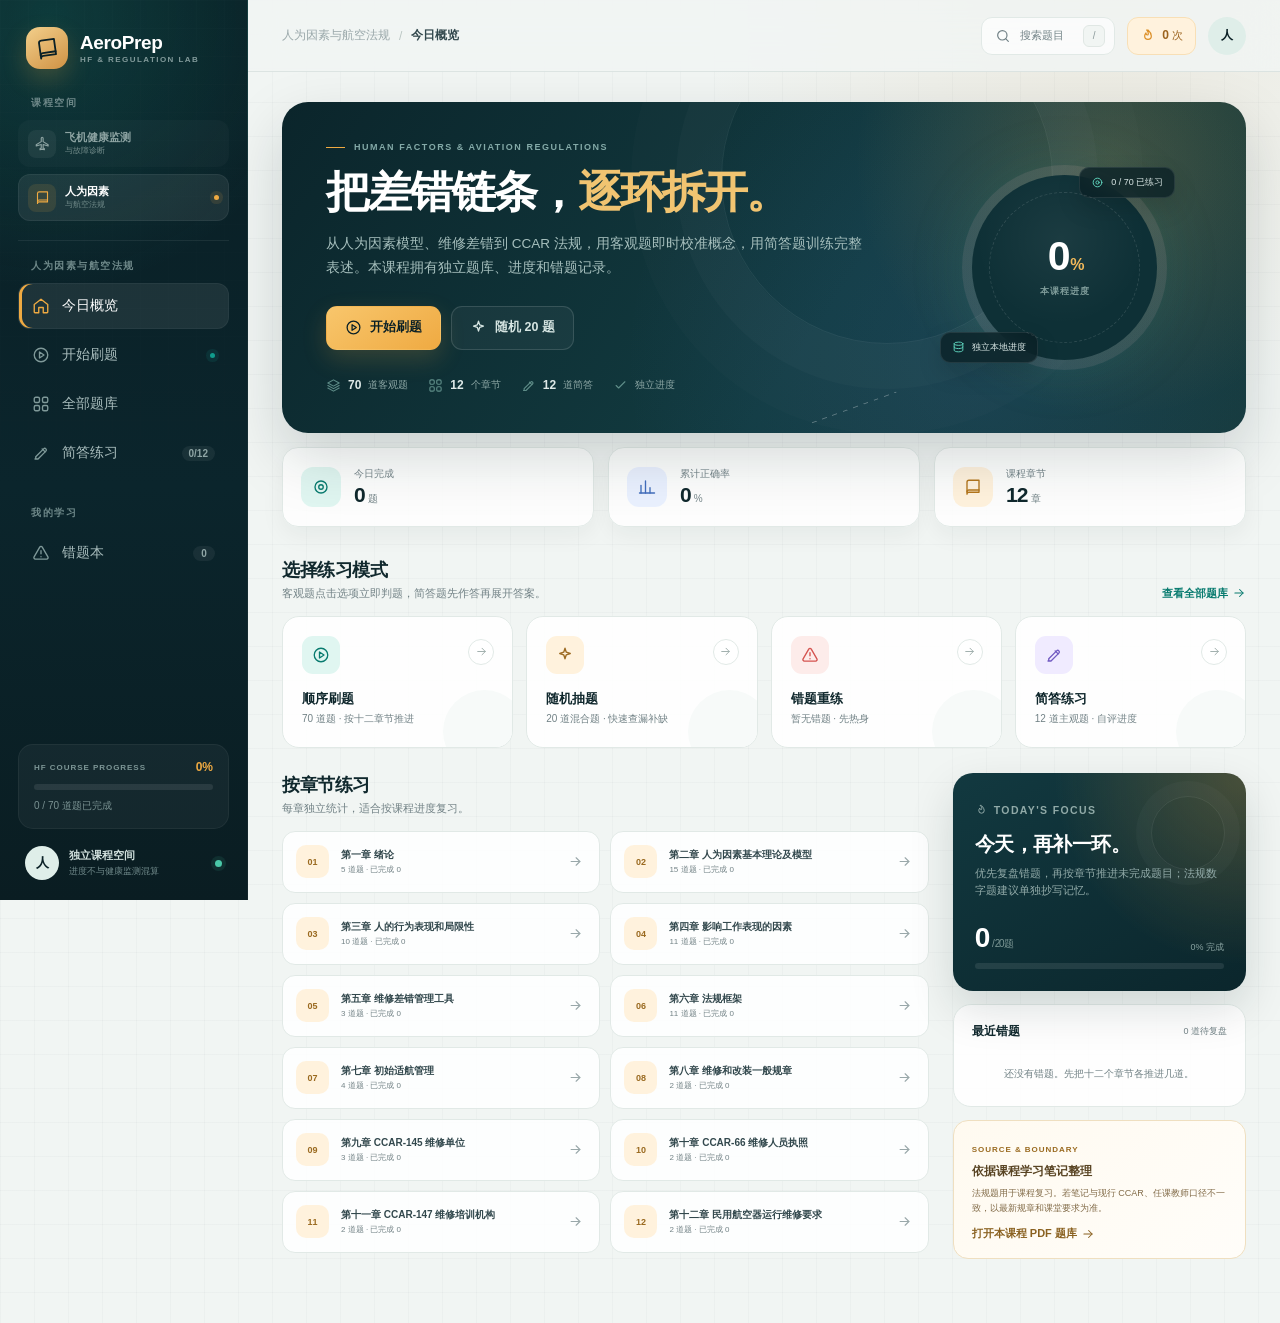
==== human-factors.html @ c2ae9499 "feat: add short answers and human factors course" ====
<!DOCTYPE html>
<html lang="zh-CN">
<head>
  <meta charset="UTF-8">
  <meta name="viewport" content="width=device-width, initial-scale=1.0">
  <meta name="theme-color" content="#0b2026">
  <meta name="description" content="人为因素与航空法规课程刷题网页">
  <title>AeroPrep · 人为因素与航空法规题库</title>
  <link rel="icon" href="favicon.svg" type="image/svg+xml">
  <link rel="stylesheet" href="styles.css">
  <link rel="stylesheet" href="human-factors.css">
</head>
<body class="hf-body">
  <svg class="svg-defs" aria-hidden="true">
    <symbol id="icon-plane" viewBox="0 0 24 24">
      <path d="M21 16v-2l-8-5V3.5a1.5 1.5 0 0 0-3 0V9l-8 5v2l8-2.5V19l-2 1.5V22l3.5-1 3.5 1v-1.5L13 19v-5.5L21 16Z"/>
    </symbol>
    <symbol id="icon-home" viewBox="0 0 24 24">
      <path d="m3 10 9-7 9 7v10a1 1 0 0 1-1 1h-5v-7H9v7H4a1 1 0 0 1-1-1V10Z"/>
    </symbol>
    <symbol id="icon-play" viewBox="0 0 24 24">
      <circle cx="12" cy="12" r="9"/>
      <path d="m10 8 6 4-6 4V8Z"/>
    </symbol>
    <symbol id="icon-grid" viewBox="0 0 24 24">
      <rect x="3" y="3" width="7" height="7" rx="2"/>
      <rect x="14" y="3" width="7" height="7" rx="2"/>
      <rect x="3" y="14" width="7" height="7" rx="2"/>
      <rect x="14" y="14" width="7" height="7" rx="2"/>
    </symbol>
    <symbol id="icon-edit" viewBox="0 0 24 24">
      <path d="M4 20h4l10.5-10.5a2.1 2.1 0 0 0-3-3L5 17v3Z"/>
      <path d="m13.5 6.5 4 4"/>
    </symbol>
    <symbol id="icon-clock" viewBox="0 0 24 24"><circle cx="12" cy="12" r="9"/><path d="M12 7v5l3 2"/></symbol>
    <symbol id="icon-menu" viewBox="0 0 24 24"><path d="M4 7h16"/><path d="M4 12h16"/><path d="M4 17h16"/></symbol>
    <symbol id="icon-alert" viewBox="0 0 24 24">
      <path d="M10.3 4.2 2.8 17.1a2 2 0 0 0 1.7 3h15a2 2 0 0 0 1.7-3L13.7 4.2a2 2 0 0 0-3.4 0Z"/>
      <path d="M12 9v4"/><path d="M12 17h.01"/>
    </symbol>
    <symbol id="icon-book" viewBox="0 0 24 24">
      <path d="M4 5.5A2.5 2.5 0 0 1 6.5 3H20v16H6.5A2.5 2.5 0 0 0 4 21.5v-16Z"/>
      <path d="M4 18.5A2.5 2.5 0 0 1 6.5 16H20"/>
    </symbol>
    <symbol id="icon-check" viewBox="0 0 24 24"><path d="m5 12 4 4L19 6"/></symbol>
    <symbol id="icon-x" viewBox="0 0 24 24"><path d="m6 6 12 12"/><path d="M18 6 6 18"/></symbol>
    <symbol id="icon-left" viewBox="0 0 24 24"><path d="m15 18-6-6 6-6"/></symbol>
    <symbol id="icon-right" viewBox="0 0 24 24"><path d="m9 18 6-6-6-6"/></symbol>
    <symbol id="icon-arrow" viewBox="0 0 24 24"><path d="M5 12h14"/><path d="m13 6 6 6-6 6"/></symbol>
    <symbol id="icon-search" viewBox="0 0 24 24"><circle cx="11" cy="11" r="7"/><path d="m20 20-4-4"/></symbol>
    <symbol id="icon-flame" viewBox="0 0 24 24"><path d="M12 3s5 4.4 5 9a5 5 0 0 1-10 0c0-2 1-3.4 2-4.5 0 2 1 3 2 3 1 0 1.5-.9 1.5-2 0-2.2-.5-3.8-2.5-5.5Z"/></symbol>
    <symbol id="icon-chart" viewBox="0 0 24 24"><path d="M4 20V10"/><path d="M10 20V4"/><path d="M16 20v-7"/><path d="M22 20H2"/></symbol>
    <symbol id="icon-target" viewBox="0 0 24 24"><circle cx="12" cy="12" r="8"/><circle cx="12" cy="12" r="3"/></symbol>
    <symbol id="icon-database" viewBox="0 0 24 24"><ellipse cx="12" cy="5" rx="8" ry="3"/><path d="M4 5v6c0 1.7 3.6 3 8 3s8-1.3 8-3V5"/><path d="M4 11v6c0 1.7 3.6 3 8 3s8-1.3 8-3v-6"/></symbol>
    <symbol id="icon-layers" viewBox="0 0 24 24"><path d="m12 3 9 5-9 5-9-5 9-5Z"/><path d="m3 12 9 5 9-5"/><path d="m3 16 9 5 9-5"/></symbol>
    <symbol id="icon-spark" viewBox="0 0 24 24"><path d="m12 3 1.7 5.3L19 10l-5.3 1.7L12 17l-1.7-5.3L5 10l5.3-1.7L12 3Z"/></symbol>
  </svg>

  <div class="app-shell">
    <aside class="sidebar" id="hf-sidebar">
      <a class="brand" href="#/home" aria-label="返回课程首页">
        <span class="brand-mark"><svg><use href="#icon-book"></use></svg></span>
        <span class="brand-copy">
          <strong>AeroPrep</strong>
          <small>HF & REGULATION LAB</small>
        </span>
      </a>

      <div class="course-switcher">
        <p class="nav-label">课程空间</p>
        <a class="course-pill" href="index.html">
          <span class="course-pill-icon"><svg><use href="#icon-plane"></use></svg></span>
          <span class="course-pill-copy"><strong>飞机健康监测</strong><small>与故障诊断</small></span>
          <span class="course-pill-mark"></span>
        </a>
        <a class="course-pill is-active" href="human-factors.html">
          <span class="course-pill-icon"><svg><use href="#icon-book"></use></svg></span>
          <span class="course-pill-copy"><strong>人为因素</strong><small>与航空法规</small></span>
          <span class="course-pill-mark"></span>
        </a>
      </div>

      <nav class="side-nav" aria-label="人为因素课程导航">
        <p class="nav-label">人为因素与航空法规</p>
        <a class="nav-item" href="#/home" data-hf-nav="home"><svg><use href="#icon-home"></use></svg><span>今日概览</span></a>
        <a class="nav-item" href="#/practice" data-hf-nav="practice"><svg><use href="#icon-play"></use></svg><span>开始刷题</span><span class="nav-dot"></span></a>
        <a class="nav-item" href="#/bank" data-hf-nav="bank"><svg><use href="#icon-grid"></use></svg><span>全部题库</span></a>
        <a class="nav-item" href="#/short" data-hf-nav="short"><svg><use href="#icon-edit"></use></svg><span>简答练习</span><span class="nav-count" id="hf-nav-short-count">0/12</span></a>
        <p class="nav-label nav-label-spaced">我的学习</p>
        <a class="nav-item" href="#/wrong" data-hf-nav="wrong"><svg><use href="#icon-alert"></use></svg><span>错题本</span><span class="nav-count" id="hf-nav-wrong-count">0</span></a>
      </nav>

      <div class="sidebar-bottom">
        <div class="sidebar-progress-card">
          <div class="sidebar-progress-head">
            <span class="mini-label">HF COURSE PROGRESS</span>
            <strong id="hf-sidebar-percent">0%</strong>
          </div>
          <div class="progress-track progress-track-dark"><span id="hf-sidebar-progress-fill" style="width:0%"></span></div>
          <p><span id="hf-sidebar-solved">0</span> / <span id="hf-sidebar-total">70</span> 道题已完成</p>
        </div>
        <div class="profile-row">
          <span class="profile-avatar">人</span>
          <span class="profile-copy"><strong>独立课程空间</strong><small>进度不与健康监测混算</small></span>
          <span class="status-dot" title="本地进度已保存"></span>
        </div>
      </div>
    </aside>

    <div class="main-shell">
      <header class="topbar">
        <div class="topbar-left">
          <button class="icon-button menu-button" id="hf-menu-button" type="button" aria-label="打开导航"><svg><use href="#icon-menu"></use></svg></button>
          <div class="breadcrumb">
            <span>人为因素与航空法规</span>
            <span class="breadcrumb-sep">/</span>
            <strong id="hf-page-label">今日概览</strong>
          </div>
        </div>
        <div class="topbar-actions">
          <button class="search-trigger" id="hf-search-trigger" type="button">
            <svg><use href="#icon-search"></use></svg><span>搜索题目</span><kbd>/</kbd>
          </button>
          <div class="streak-pill" title="本课程累计作答">
            <svg><use href="#icon-flame"></use></svg>
            <span><strong id="hf-total-answered">0</strong> 次</span>
          </div>
          <span class="top-avatar">人</span>
        </div>
      </header>
      <main id="hf-app" class="app-main" tabindex="-1"></main>
    </div>
  </div>

  <nav class="mobile-nav" aria-label="移动端导航">
    <a href="#/home" data-hf-nav="home"><svg><use href="#icon-home"></use></svg><span>概览</span></a>
    <a href="#/practice" data-hf-nav="practice"><svg><use href="#icon-play"></use></svg><span>刷题</span></a>
    <a href="#/bank" data-hf-nav="bank"><svg><use href="#icon-grid"></use></svg><span>题库</span></a>
    <a href="#/short" data-hf-nav="short"><svg><use href="#icon-edit"></use></svg><span>简答</span></a>
    <a href="#/wrong" data-hf-nav="wrong"><svg><use href="#icon-alert"></use></svg><span>错题</span></a>
  </nav>

  <div class="sidebar-scrim" id="hf-sidebar-scrim"></div>
  <div class="toast" id="hf-toast" role="status" aria-live="polite"></div>
  <script src="human-factors-questions.js"></script>
  <script src="human-factors.js"></script>
</body>
</html>
---- styles.css ----
:root {
  --bg: #f1f5f3;
  --surface: #ffffff;
  --surface-soft: #f7faf9;
  --ink: #10282d;
  --ink-soft: #32484d;
  --muted: #728286;
  --muted-2: #9aa8aa;
  --line: #e1e9e6;
  --line-strong: #cfdbd7;
  --navy: #0a2026;
  --navy-2: #10333a;
  --teal: #109c8c;
  --teal-dark: #087b6f;
  --teal-soft: #e0f6f1;
  --amber: #efaa42;
  --amber-dark: #ba7419;
  --amber-soft: #fff2dd;
  --blue: #487cd6;
  --blue-soft: #eaf1ff;
  --red: #d55450;
  --red-soft: #fdecea;
  --green: #16846f;
  --green-soft: #e6f6f0;
  --shadow-sm: 0 8px 24px rgba(16, 40, 45, 0.055);
  --shadow-md: 0 20px 55px rgba(16, 40, 45, 0.09);
  --radius-sm: 12px;
  --radius-md: 18px;
  --radius-lg: 26px;
  --sidebar-w: 248px;
  --font: "Segoe UI", "PingFang SC", "Microsoft YaHei", "Noto Sans SC", sans-serif;
}

* {
  box-sizing: border-box;
}

html {
  scroll-behavior: smooth;
}

body {
  margin: 0;
  min-width: 320px;
  min-height: 100vh;
  color: var(--ink);
  background:
    radial-gradient(circle at 88% 0%, rgba(16, 156, 140, 0.075), transparent 24rem),
    linear-gradient(rgba(16, 40, 45, 0.024) 1px, transparent 1px),
    linear-gradient(90deg, rgba(16, 40, 45, 0.024) 1px, transparent 1px),
    var(--bg);
  background-size: auto, 34px 34px, 34px 34px, auto;
  font-family: var(--font);
  -webkit-font-smoothing: antialiased;
}

button,
input {
  font: inherit;
}

button {
  color: inherit;
}

a {
  color: inherit;
  text-decoration: none;
}

p,
h1,
h2,
h3,
h4 {
  margin: 0;
}

ul {
  margin: 0;
  padding: 0;
}

svg {
  width: 20px;
  height: 20px;
  fill: none;
  stroke: currentColor;
  stroke-width: 1.8;
  stroke-linecap: round;
  stroke-linejoin: round;
}

.svg-defs {
  position: absolute;
  width: 0;
  height: 0;
  overflow: hidden;
}

::selection {
  color: #fff;
  background: var(--teal);
}

:focus-visible {
  outline: 3px solid rgba(16, 156, 140, 0.28);
  outline-offset: 2px;
}

.app-shell {
  min-height: 100vh;
}

.sidebar {
  position: fixed;
  inset: 0 auto 0 0;
  z-index: 50;
  display: flex;
  flex-direction: column;
  width: var(--sidebar-w);
  padding: 27px 18px 20px;
  color: #cfdddc;
  background:
    radial-gradient(circle at 20% 2%, rgba(36, 188, 165, 0.18), transparent 17rem),
    linear-gradient(180deg, #091e24 0%, #0b252c 54%, #0a1d22 100%);
  border-right: 1px solid rgba(255, 255, 255, 0.04);
}

.sidebar::after {
  position: absolute;
  inset: 0;
  z-index: -1;
  content: "";
  pointer-events: none;
  opacity: 0.28;
  background-image:
    linear-gradient(rgba(255, 255, 255, 0.035) 1px, transparent 1px),
    linear-gradient(90deg, rgba(255, 255, 255, 0.035) 1px, transparent 1px);
  background-size: 28px 28px;
  mask-image: linear-gradient(to bottom, #000, transparent 80%);
}

.brand {
  display: flex;
  align-items: center;
  gap: 12px;
  padding: 0 8px;
}

.brand-mark {
  display: grid;
  width: 42px;
  height: 42px;
  color: var(--navy);
  background: linear-gradient(145deg, #f8c467, var(--amber));
  border-radius: 14px;
  place-items: center;
  box-shadow: 0 10px 24px rgba(239, 170, 66, 0.22);
}

.brand-mark svg {
  width: 23px;
  height: 23px;
  stroke-width: 1.9;
  transform: rotate(-8deg);
}

.brand-copy {
  display: flex;
  flex-direction: column;
  gap: 1px;
}

.brand-copy strong {
  color: #fff;
  font-size: 19px;
  font-weight: 700;
  letter-spacing: -0.02em;
}

.brand-copy small {
  color: #839b9b;
  font-size: 8px;
  font-weight: 700;
  letter-spacing: 0.18em;
}

.course-switcher {
  display: flex;
  flex-direction: column;
  gap: 7px;
  margin-top: 27px;
  padding-bottom: 19px;
  border-bottom: 1px solid rgba(255, 255, 255, 0.07);
}

.course-switcher .nav-label {
  padding-bottom: 3px;
}

.course-pill {
  display: flex;
  align-items: center;
  gap: 9px;
  min-height: 47px;
  padding: 7px 9px;
  color: #8ea4a3;
  background: rgba(255, 255, 255, 0.025);
  border: 1px solid transparent;
  border-radius: 12px;
  transition: 160ms ease;
}

.course-pill:hover {
  color: #dce9e6;
  background: rgba(255, 255, 255, 0.05);
}

.course-pill.is-active {
  color: #fff;
  background: rgba(255, 255, 255, 0.075);
  border-color: rgba(255, 255, 255, 0.055);
}

.course-pill-icon {
  display: grid;
  width: 28px;
  height: 28px;
  flex: 0 0 28px;
  color: #8ea4a3;
  background: rgba(255, 255, 255, 0.06);
  border-radius: 8px;
  place-items: center;
}

.course-pill.is-active .course-pill-icon {
  color: var(--amber);
  background: rgba(239, 170, 66, 0.12);
}

.course-pill-icon svg {
  width: 15px;
  height: 15px;
}

.course-pill-copy {
  display: flex;
  min-width: 0;
  flex-direction: column;
  gap: 1px;
}

.course-pill-copy strong {
  color: inherit;
  font-size: 11px;
  font-weight: 650;
  line-height: 1.25;
}

.course-pill-copy small {
  color: #718a89;
  font-size: 8px;
  line-height: 1.3;
}

.course-pill-mark {
  width: 5px;
  height: 5px;
  margin-left: auto;
  background: transparent;
  border-radius: 50%;
}

.course-pill.is-active .course-pill-mark {
  background: var(--amber);
  box-shadow: 0 0 0 4px rgba(239, 170, 66, 0.11);
}

.side-nav {
  display: flex;
  flex: 1;
  flex-direction: column;
  min-height: 0;
  padding-top: 18px;
  overflow-y: auto;
  scrollbar-width: none;
}

.side-nav::-webkit-scrollbar {
  display: none;
}

.nav-label {
  padding: 0 13px 10px;
  color: #6e8889;
  font-size: 10px;
  font-weight: 700;
  letter-spacing: 0.15em;
}

.nav-label-spaced {
  padding-top: 27px;
}

.nav-item {
  position: relative;
  display: flex;
  align-items: center;
  gap: 12px;
  min-height: 46px;
  margin-bottom: 3px;
  padding: 0 13px;
  color: #a9bdbd;
  font-size: 13.5px;
  font-weight: 550;
  border: 1px solid transparent;
  border-radius: 12px;
  transition: 160ms ease;
}

.nav-item svg {
  width: 18px;
  height: 18px;
  color: #7f9999;
  transition: 160ms ease;
}

.nav-item:hover {
  color: #fff;
  background: rgba(255, 255, 255, 0.05);
}

.nav-item:hover svg {
  color: #d5e4e1;
}

.nav-item.is-active {
  color: #fff;
  background: rgba(255, 255, 255, 0.08);
  border-color: rgba(255, 255, 255, 0.045);
  box-shadow: inset 3px 0 0 var(--amber);
}

.nav-item.is-active svg {
  color: var(--amber);
}

.nav-dot {
  width: 5px;
  height: 5px;
  margin-left: auto;
  background: var(--teal);
  border-radius: 50%;
  box-shadow: 0 0 0 4px rgba(16, 156, 140, 0.13);
}

.nav-count {
  min-width: 22px;
  margin-left: auto;
  padding: 2px 7px;
  color: #8fa5a5;
  background: rgba(255, 255, 255, 0.06);
  border-radius: 99px;
  font-size: 10px;
  text-align: center;
}

.sidebar-bottom {
  display: flex;
  flex-direction: column;
  gap: 17px;
}

.sidebar-progress-card {
  padding: 15px;
  background: rgba(255, 255, 255, 0.045);
  border: 1px solid rgba(255, 255, 255, 0.05);
  border-radius: 15px;
}

.sidebar-progress-head {
  display: flex;
  align-items: center;
  justify-content: space-between;
  margin-bottom: 10px;
}

.mini-label {
  color: #7d9696;
  font-size: 8px;
  font-weight: 700;
  letter-spacing: 0.12em;
}

.sidebar-progress-head strong {
  color: var(--amber);
  font-size: 12px;
}

.progress-track {
  height: 6px;
  overflow: hidden;
  background: #eef3f1;
  border-radius: 99px;
}

.progress-track > span {
  display: block;
  height: 100%;
  background: linear-gradient(90deg, var(--teal), #44c4ad);
  border-radius: inherit;
  transition: width 500ms ease;
}

.progress-track-dark {
  background: rgba(255, 255, 255, 0.09);
}

.progress-track-dark > span {
  background: linear-gradient(90deg, var(--amber), #f6c66b);
}

.sidebar-progress-card p {
  margin-top: 9px;
  color: #799191;
  font-size: 10px;
}

.profile-row {
  display: flex;
  align-items: center;
  gap: 10px;
  padding: 0 7px;
}

.profile-avatar,
.top-avatar {
  display: grid;
  flex: none;
  color: var(--navy);
  background: #dfeee9;
  border-radius: 50%;
  font-weight: 750;
  place-items: center;
}

.profile-avatar {
  width: 34px;
  height: 34px;
  font-size: 13px;
}

.profile-copy {
  display: flex;
  min-width: 0;
  flex-direction: column;
  gap: 2px;
}

.profile-copy strong {
  color: #d3e2df;
  font-size: 11px;
  font-weight: 600;
}

.profile-copy small {
  overflow: hidden;
  color: #70898a;
  font-size: 9px;
  text-overflow: ellipsis;
  white-space: nowrap;
}

.status-dot {
  width: 7px;
  height: 7px;
  margin-left: auto;
  background: #4ac8a8;
  border-radius: 50%;
  box-shadow: 0 0 0 4px rgba(74, 200, 168, 0.1);
}

.main-shell {
  min-height: 100vh;
  margin-left: var(--sidebar-w);
}

.topbar {
  position: sticky;
  top: 0;
  z-index: 35;
  display: flex;
  align-items: center;
  justify-content: space-between;
  height: 72px;
  padding: 0 34px;
  background: rgba(241, 245, 243, 0.84);
  border-bottom: 1px solid rgba(207, 219, 215, 0.65);
  backdrop-filter: blur(18px);
}

.topbar-left,
.topbar-actions {
  display: flex;
  align-items: center;
}

.topbar-left {
  gap: 12px;
}

.topbar-actions {
  gap: 12px;
}

.breadcrumb {
  display: flex;
  align-items: center;
  gap: 9px;
  color: var(--muted-2);
  font-size: 12px;
}

.breadcrumb strong {
  color: var(--ink-soft);
  font-weight: 650;
}

.breadcrumb-sep {
  color: #b9c5c2;
}

.icon-button {
  display: grid;
  width: 38px;
  height: 38px;
  padding: 0;
  background: transparent;
  border: 1px solid var(--line);
  border-radius: 11px;
  cursor: pointer;
  place-items: center;
}

.menu-button {
  display: none;
}

.search-trigger {
  display: flex;
  align-items: center;
  gap: 9px;
  height: 38px;
  padding: 0 9px 0 13px;
  color: var(--muted);
  background: rgba(255, 255, 255, 0.7);
  border: 1px solid var(--line);
  border-radius: 11px;
  font-size: 11px;
  cursor: pointer;
  transition: 160ms ease;
}

.search-trigger:hover {
  color: var(--ink);
  background: #fff;
  border-color: var(--line-strong);
}

.search-trigger svg {
  width: 16px;
  height: 16px;
}

.search-trigger kbd {
  display: grid;
  width: 22px;
  height: 22px;
  margin-left: 10px;
  color: #8a999a;
  background: #f1f5f3;
  border: 1px solid #e0e7e4;
  border-radius: 6px;
  font: 10px/1 var(--font);
  place-items: center;
}

.streak-pill {
  display: flex;
  align-items: center;
  gap: 6px;
  height: 38px;
  padding: 0 12px;
  color: #9b631e;
  background: var(--amber-soft);
  border: 1px solid #f8dfb6;
  border-radius: 11px;
  font-size: 11px;
}

.streak-pill svg {
  width: 16px;
  height: 16px;
  color: #dc8f27;
}

.streak-pill strong {
  font-size: 12px;
}

.top-avatar {
  width: 38px;
  height: 38px;
  font-size: 12px;
}

.app-main {
  width: 100%;
  max-width: 1480px;
  min-height: calc(100vh - 72px);
  margin: 0 auto;
  padding: 30px 34px 64px;
}

.view-enter {
  animation: view-rise 420ms cubic-bezier(0.22, 0.65, 0.26, 1) both;
}

@keyframes view-rise {
  from {
    opacity: 0;
    transform: translateY(10px);
  }
  to {
    opacity: 1;
    transform: translateY(0);
  }
}

.hero {
  position: relative;
  display: grid;
  min-height: 300px;
  grid-template-columns: minmax(0, 1.35fr) minmax(250px, 0.65fr);
  gap: 32px;
  overflow: hidden;
  padding: 40px 44px;
  color: #fff;
  background:
    radial-gradient(circle at 83% 18%, rgba(51, 201, 178, 0.23), transparent 16rem),
    radial-gradient(circle at 96% 96%, rgba(239, 170, 66, 0.11), transparent 18rem),
    linear-gradient(125deg, #0a2026 0%, #10353c 66%, #123d42 100%);
  border-radius: var(--radius-lg);
  box-shadow: 0 24px 60px rgba(10, 32, 38, 0.17);
}

.hero::before {
  position: absolute;
  top: -90px;
  right: 20%;
  width: 330px;
  height: 330px;
  content: "";
  border: 1px solid rgba(255, 255, 255, 0.07);
  border-radius: 50%;
  box-shadow:
    0 0 0 45px rgba(255, 255, 255, 0.018),
    0 0 0 90px rgba(255, 255, 255, 0.012);
}

.hero::after {
  position: absolute;
  right: 36%;
  bottom: 25px;
  width: 90px;
  height: 1px;
  content: "";
  background: repeating-linear-gradient(90deg, rgba(255, 255, 255, 0.32) 0 5px, transparent 5px 11px);
  transform: rotate(-20deg);
}

.hero-copy {
  position: relative;
  z-index: 2;
  align-self: center;
}

.eyebrow {
  display: flex;
  align-items: center;
  gap: 9px;
  margin-bottom: 15px;
  color: #84aaa8;
  font-size: 9px;
  font-weight: 700;
  letter-spacing: 0.17em;
}

.eyebrow::before {
  width: 19px;
  height: 1px;
  content: "";
  background: var(--amber);
}

.hero h1 {
  max-width: 660px;
  font-size: clamp(33px, 3.4vw, 50px);
  font-weight: 720;
  letter-spacing: -0.045em;
  line-height: 1.15;
}

.hero h1 span {
  color: #f4bd5e;
}

.hero-subtitle {
  max-width: 540px;
  margin-top: 15px;
  color: #a6bfbd;
  font-size: 13.5px;
  line-height: 1.8;
}

.hero-actions {
  display: flex;
  flex-wrap: wrap;
  gap: 10px;
  margin-top: 25px;
}

.button {
  display: inline-flex;
  align-items: center;
  justify-content: center;
  gap: 8px;
  min-height: 44px;
  padding: 0 18px;
  border: 1px solid transparent;
  border-radius: 11px;
  font-size: 12.5px;
  font-weight: 650;
  cursor: pointer;
  transition: 170ms ease;
}

.button svg {
  width: 17px;
  height: 17px;
}

.button-primary {
  color: var(--navy);
  background: linear-gradient(145deg, #f8c66c, var(--amber));
  box-shadow: 0 9px 24px rgba(239, 170, 66, 0.18);
}

.button-primary:hover {
  background: linear-gradient(145deg, #fbd17e, #f4b550);
  box-shadow: 0 12px 28px rgba(239, 170, 66, 0.26);
  transform: translateY(-1px);
}

.button-primary:active {
  transform: translateY(0);
}

.button-ghost-light {
  color: #d6e5e2;
  background: rgba(255, 255, 255, 0.045);
  border-color: rgba(255, 255, 255, 0.13);
}

.button-ghost-light:hover {
  color: #fff;
  background: rgba(255, 255, 255, 0.08);
}

.button-outline {
  color: var(--ink-soft);
  background: #fff;
  border-color: var(--line);
}

.button-outline:hover {
  color: var(--teal-dark);
  border-color: #a7d7cd;
  background: var(--surface-soft);
}

.button-dark {
  color: #fff;
  background: var(--navy);
  border-color: var(--navy);
}

.button-dark:hover {
  background: var(--navy-2);
}

.button-small {
  min-height: 36px;
  padding: 0 13px;
  font-size: 11px;
}

.button[disabled] {
  cursor: not-allowed;
  opacity: 0.45;
  transform: none;
}

.hero-meta {
  display: flex;
  flex-wrap: wrap;
  gap: 20px;
  margin-top: 28px;
}

.hero-meta-item {
  display: flex;
  align-items: center;
  gap: 7px;
  color: #8ca6a4;
  font-size: 10px;
}

.hero-meta-item strong {
  color: #dfeae8;
  font-size: 12px;
}

.hero-meta-item svg {
  width: 15px;
  height: 15px;
  color: #5e8d88;
}

.hero-visual {
  position: relative;
  z-index: 2;
  display: flex;
  align-items: center;
  justify-content: center;
}

.orbit {
  --progress: 0;
  position: relative;
  display: grid;
  width: 205px;
  height: 205px;
  padding: 10px;
  background: conic-gradient(var(--amber) calc(var(--progress) * 1%), rgba(255, 255, 255, 0.09) 0);
  border-radius: 50%;
  box-shadow: 0 0 60px rgba(34, 178, 157, 0.12);
  place-items: center;
}

.orbit::before {
  position: absolute;
  inset: 10px;
  content: "";
  background:
    radial-gradient(circle at 48% 35%, rgba(255, 255, 255, 0.055), transparent 55%),
    #0e3036;
  border-radius: 50%;
}

.orbit::after {
  position: absolute;
  inset: 27px;
  content: "";
  border: 1px dashed rgba(255, 255, 255, 0.12);
  border-radius: 50%;
}

.orbit-center {
  position: relative;
  z-index: 2;
  text-align: center;
}

.orbit-center strong {
  display: block;
  color: #fff;
  font-size: 41px;
  font-weight: 700;
  letter-spacing: -0.06em;
  line-height: 1;
}

.orbit-center strong small {
  margin-left: 2px;
  color: #f2b95a;
  font-size: 16px;
}

.orbit-center span {
  display: block;
  margin-top: 8px;
  color: #7f9c9a;
  font-size: 9px;
  font-weight: 600;
  letter-spacing: 0.12em;
}

.orbit-chip {
  position: absolute;
  display: flex;
  align-items: center;
  gap: 7px;
  padding: 8px 11px;
  color: #dbe8e6;
  background: rgba(8, 30, 35, 0.75);
  border: 1px solid rgba(255, 255, 255, 0.09);
  border-radius: 10px;
  box-shadow: 0 10px 25px rgba(0, 0, 0, 0.14);
  font-size: 9px;
  backdrop-filter: blur(12px);
}

.orbit-chip svg {
  width: 13px;
  height: 13px;
  color: #5fd3bd;
}

.orbit-chip-one {
  top: 2px;
  right: -8px;
}

.orbit-chip-two {
  bottom: 7px;
  left: -22px;
}

.stat-strip {
  display: grid;
  grid-template-columns: repeat(3, minmax(0, 1fr));
  gap: 14px;
  margin-top: 14px;
}

.stat-card {
  display: flex;
  align-items: center;
  gap: 13px;
  min-height: 80px;
  padding: 15px 18px;
  background: rgba(255, 255, 255, 0.82);
  border: 1px solid var(--line);
  border-radius: 16px;
  box-shadow: var(--shadow-sm);
}

.stat-icon {
  display: grid;
  width: 40px;
  height: 40px;
  flex: none;
  border-radius: 12px;
  place-items: center;
}

.stat-icon svg {
  width: 18px;
  height: 18px;
}

.tone-teal {
  color: var(--teal-dark);
  background: var(--teal-soft);
}

.tone-amber {
  color: #b3751b;
  background: var(--amber-soft);
}

.tone-blue {
  color: #416ebd;
  background: var(--blue-soft);
}

.tone-red {
  color: var(--red);
  background: var(--red-soft);
}

.stat-copy {
  display: flex;
  min-width: 0;
  flex-direction: column;
  gap: 2px;
}

.stat-copy span {
  color: var(--muted);
  font-size: 10px;
}

.stat-copy strong {
  font-size: 21px;
  font-weight: 720;
  letter-spacing: -0.04em;
}

.stat-copy strong small {
  margin-left: 3px;
  color: var(--muted);
  font-size: 10px;
  font-weight: 500;
}

.section {
  margin-top: 31px;
}

.section-heading {
  display: flex;
  align-items: flex-end;
  justify-content: space-between;
  gap: 20px;
  margin-bottom: 15px;
}

.section-heading h2 {
  font-size: 18px;
  font-weight: 700;
  letter-spacing: -0.025em;
}

.section-heading p {
  margin-top: 4px;
  color: var(--muted);
  font-size: 11px;
}

.text-link {
  display: inline-flex;
  align-items: center;
  gap: 4px;
  color: var(--teal-dark);
  font-size: 11px;
  font-weight: 650;
}

.text-link svg {
  width: 14px;
  height: 14px;
  transition: transform 150ms ease;
}

.text-link:hover svg {
  transform: translateX(3px);
}

.mode-grid {
  display: grid;
  grid-template-columns: repeat(5, minmax(0, 1fr));
  gap: 13px;
}

.mode-card {
  position: relative;
  display: flex;
  min-height: 132px;
  flex-direction: column;
  align-items: flex-start;
  padding: 19px;
  overflow: hidden;
  text-align: left;
  background: rgba(255, 255, 255, 0.88);
  border: 1px solid var(--line);
  border-radius: 17px;
  cursor: pointer;
  transition: 180ms ease;
}

.mode-card:hover {
  border-color: #b8d8d1;
  box-shadow: var(--shadow-md);
  transform: translateY(-3px);
}

.mode-card::after {
  position: absolute;
  right: -14px;
  bottom: -26px;
  width: 83px;
  height: 83px;
  content: "";
  background: var(--surface-soft);
  border-radius: 50%;
  transition: 200ms ease;
}

.mode-card:hover::after {
  background: var(--teal-soft);
  transform: scale(1.1);
}

.mode-icon {
  display: grid;
  width: 38px;
  height: 38px;
  margin-bottom: 16px;
  color: var(--teal-dark);
  background: var(--teal-soft);
  border-radius: 11px;
  place-items: center;
}

.mode-icon svg {
  width: 18px;
  height: 18px;
}

.mode-card:nth-child(2) .mode-icon {
  color: #ab6d16;
  background: var(--amber-soft);
}

.mode-card:nth-child(3) .mode-icon {
  color: var(--red);
  background: var(--red-soft);
}

.mode-card:nth-child(4) .mode-icon {
  color: #416ebd;
  background: var(--blue-soft);
}

.mode-card:nth-child(5) .mode-icon {
  color: #725bc2;
  background: #f0ebff;
}

.mode-card strong {
  position: relative;
  z-index: 2;
  font-size: 13px;
  font-weight: 700;
}

.mode-card p {
  position: relative;
  z-index: 2;
  margin-top: 4px;
  color: var(--muted);
  font-size: 10px;
}

.mode-arrow {
  position: absolute;
  top: 22px;
  right: 18px;
  display: grid;
  width: 26px;
  height: 26px;
  color: #a1afad;
  background: rgba(255, 255, 255, 0.7);
  border: 1px solid var(--line);
  border-radius: 50%;
  place-items: center;
  transition: 180ms ease;
}

.mode-arrow svg {
  width: 13px;
  height: 13px;
}

.mode-card:hover .mode-arrow {
  color: #fff;
  background: var(--teal);
  border-color: var(--teal);
  transform: rotate(-35deg);
}

.workspace-grid {
  display: grid;
  grid-template-columns: minmax(0, 1.5fr) minmax(280px, 0.68fr);
  gap: 24px;
  align-items: start;
}

.category-grid {
  display: grid;
  grid-template-columns: repeat(2, minmax(0, 1fr));
  gap: 12px;
}

.category-card {
  display: grid;
  grid-template-columns: 42px minmax(0, 1fr) auto;
  gap: 12px;
  align-items: center;
  min-height: 83px;
  padding: 14px 15px;
  text-align: left;
  background: rgba(255, 255, 255, 0.87);
  border: 1px solid var(--line);
  border-radius: 15px;
  cursor: pointer;
  transition: 170ms ease;
}

.category-card:hover {
  border-color: #bfd8d2;
  box-shadow: var(--shadow-sm);
  transform: translateY(-2px);
}

.category-icon {
  display: grid;
  width: 42px;
  height: 42px;
  color: var(--cat-color);
  background: var(--cat-soft);
  border-radius: 12px;
  place-items: center;
}

.category-icon svg {
  width: 19px;
  height: 19px;
}

.category-info {
  display: flex;
  min-width: 0;
  flex-direction: column;
  gap: 6px;
}

.category-info strong {
  overflow: hidden;
  font-size: 12px;
  font-weight: 650;
  text-overflow: ellipsis;
  white-space: nowrap;
}

.category-info span {
  color: var(--muted);
  font-size: 9.5px;
}

.category-count {
  display: flex;
  align-items: center;
  gap: 5px;
  color: var(--muted);
  font-size: 10px;
}

.category-count svg {
  width: 13px;
  height: 13px;
}

.study-side {
  display: flex;
  flex-direction: column;
  gap: 13px;
}

.daily-card {
  position: relative;
  padding: 22px;
  overflow: hidden;
  color: #fff;
  background:
    radial-gradient(circle at 100% 0%, rgba(239, 170, 66, 0.26), transparent 12rem),
    linear-gradient(150deg, #123940, #0b262c);
  border-radius: 20px;
  box-shadow: 0 18px 45px rgba(10, 32, 38, 0.14);
}

.daily-card::before {
  position: absolute;
  top: 23px;
  right: 21px;
  width: 72px;
  height: 72px;
  content: "";
  border: 1px solid rgba(255, 255, 255, 0.08);
  border-radius: 50%;
  box-shadow: 0 0 0 15px rgba(255, 255, 255, 0.025);
}

.daily-label {
  display: flex;
  align-items: center;
  gap: 6px;
  color: #e7b45e;
  font-size: 9px;
  font-weight: 700;
  letter-spacing: 0.13em;
}

.daily-label svg {
  width: 13px;
  height: 13px;
}

.daily-card h3 {
  margin-top: 12px;
  font-size: 20px;
  font-weight: 680;
  letter-spacing: -0.03em;
}

.daily-card > p {
  max-width: 250px;
  margin-top: 7px;
  color: #91aaa8;
  font-size: 10.5px;
  line-height: 1.65;
}

.daily-goal {
  display: flex;
  align-items: flex-end;
  justify-content: space-between;
  margin-top: 22px;
}

.daily-goal strong {
  font-size: 28px;
  letter-spacing: -0.05em;
}

.daily-goal strong small {
  margin-left: 3px;
  color: #7c9795;
  font-size: 10px;
  font-weight: 500;
}

.daily-goal span {
  color: #89a3a1;
  font-size: 9px;
}

.daily-card .progress-track {
  margin-top: 9px;
  background: rgba(255, 255, 255, 0.09);
}

.daily-card .progress-track > span {
  background: linear-gradient(90deg, #f1b14f, #ffd17d);
}

.side-card {
  padding: 18px;
  background: rgba(255, 255, 255, 0.87);
  border: 1px solid var(--line);
  border-radius: 18px;
}

.side-card-head {
  display: flex;
  align-items: center;
  justify-content: space-between;
  margin-bottom: 13px;
}

.side-card-head h3 {
  font-size: 12px;
  font-weight: 700;
}

.side-card-head span {
  color: var(--muted);
  font-size: 9px;
}

.wrong-preview {
  display: flex;
  flex-direction: column;
  gap: 7px;
}

.wrong-preview-item {
  display: grid;
  grid-template-columns: 28px minmax(0, 1fr);
  gap: 9px;
  align-items: center;
  padding: 9px;
  text-align: left;
  background: var(--surface-soft);
  border: 0;
  border-radius: 10px;
  cursor: pointer;
  transition: 150ms ease;
}

.wrong-preview-item:hover {
  background: #f1f7f5;
}

.wrong-preview-num {
  display: grid;
  width: 27px;
  height: 27px;
  color: var(--red);
  background: var(--red-soft);
  border-radius: 8px;
  font-size: 9px;
  font-weight: 700;
  place-items: center;
}

.wrong-preview-copy {
  display: flex;
  min-width: 0;
  flex-direction: column;
  gap: 2px;
}

.wrong-preview-copy strong {
  overflow: hidden;
  font-size: 10px;
  font-weight: 600;
  text-overflow: ellipsis;
  white-space: nowrap;
}

.wrong-preview-copy span {
  color: var(--muted);
  font-size: 8.5px;
}

.empty-mini {
  padding: 12px 2px 6px;
  color: var(--muted);
  font-size: 10px;
  line-height: 1.7;
  text-align: center;
}

.tip-card {
  display: flex;
  gap: 11px;
  align-items: flex-start;
  padding: 16px 17px;
  background: var(--amber-soft);
  border: 1px solid #f4ddba;
  border-radius: 16px;
}

.tip-card svg {
  width: 17px;
  height: 17px;
  flex: none;
  margin-top: 1px;
  color: #b5761e;
}

.tip-card p {
  color: #7a5b2e;
  font-size: 9.5px;
  line-height: 1.65;
}

.tip-card strong {
  display: block;
  margin-bottom: 3px;
  color: #61481f;
  font-size: 10px;
}

.practice-view {
  max-width: 1270px;
  margin: 0 auto;
}

.practice-head {
  display: flex;
  align-items: center;
  justify-content: space-between;
  gap: 20px;
  margin-bottom: 18px;
}

.practice-title-row {
  display: flex;
  align-items: center;
  gap: 13px;
}

.back-button {
  display: grid;
  width: 38px;
  height: 38px;
  padding: 0;
  color: var(--ink-soft);
  background: rgba(255, 255, 255, 0.8);
  border: 1px solid var(--line);
  border-radius: 11px;
  cursor: pointer;
  place-items: center;
}

.back-button:hover {
  background: #fff;
  border-color: var(--line-strong);
}

.practice-title-row h1 {
  font-size: 21px;
  font-weight: 700;
  letter-spacing: -0.03em;
}

.practice-title-row p {
  margin-top: 3px;
  color: var(--muted);
  font-size: 10px;
}

.mode-badge {
  display: inline-flex;
  align-items: center;
  gap: 6px;
  height: 31px;
  padding: 0 11px;
  color: var(--teal-dark);
  background: var(--teal-soft);
  border: 1px solid #c8eae3;
  border-radius: 99px;
  font-size: 9.5px;
  font-weight: 650;
}

.mode-badge::before {
  width: 5px;
  height: 5px;
  content: "";
  background: var(--teal);
  border-radius: 50%;
}

.practice-layout {
  display: grid;
  grid-template-columns: minmax(0, 1fr) 292px;
  gap: 20px;
  align-items: start;
}

.quiz-card {
  padding: 28px 30px 25px;
  background: rgba(255, 255, 255, 0.93);
  border: 1px solid var(--line);
  border-radius: 23px;
  box-shadow: var(--shadow-sm);
}

.quiz-topline {
  display: flex;
  align-items: center;
  justify-content: space-between;
  gap: 15px;
  margin-bottom: 16px;
}

.quiz-meta {
  display: flex;
  align-items: center;
  flex-wrap: wrap;
  gap: 7px;
}

.type-tag,
.category-tag,
.difficulty-tag {
  display: inline-flex;
  align-items: center;
  height: 24px;
  padding: 0 9px;
  border-radius: 7px;
  font-size: 9px;
  font-weight: 650;
}

.type-tag {
  color: var(--teal-dark);
  background: var(--teal-soft);
}

.type-tag.multiple {
  color: #9e6416;
  background: var(--amber-soft);
}

.type-tag.judge {
  color: #416ebd;
  background: var(--blue-soft);
}

.category-tag {
  color: var(--cat-color, var(--ink-soft));
  background: var(--cat-soft, var(--surface-soft));
}

.difficulty-tag {
  color: var(--muted);
  background: #f2f5f4;
}

.quiz-index {
  color: var(--muted);
  font-size: 10px;
  white-space: nowrap;
}

.quiz-index strong {
  color: var(--ink);
  font-size: 13px;
}

.quiz-progress {
  height: 4px;
  margin-bottom: 25px;
  overflow: hidden;
  background: #edf2f0;
  border-radius: 99px;
}

.quiz-progress span {
  display: block;
  height: 100%;
  background: linear-gradient(90deg, var(--teal), #45c6ae);
  border-radius: inherit;
  transition: width 300ms ease;
}

.question-heading {
  display: flex;
  align-items: flex-start;
  gap: 12px;
}

.question-number {
  display: grid;
  width: 30px;
  height: 30px;
  flex: none;
  margin-top: 3px;
  color: #fff;
  background: var(--navy);
  border-radius: 9px;
  font-size: 11px;
  font-weight: 700;
  place-items: center;
}

.question-heading h2 {
  flex: 1;
  font-size: clamp(18px, 2vw, 24px);
  font-weight: 650;
  letter-spacing: -0.018em;
  line-height: 1.55;
}

.favorite-button {
  display: grid;
  width: 35px;
  height: 35px;
  flex: none;
  padding: 0;
  color: #a8b4b2;
  background: var(--surface-soft);
  border: 1px solid var(--line);
  border-radius: 10px;
  cursor: pointer;
  place-items: center;
  transition: 150ms ease;
}

.favorite-button:hover {
  color: var(--amber-dark);
  border-color: #efd4a8;
}

.favorite-button.is-active {
  color: #d48b1f;
  background: var(--amber-soft);
  border-color: #f1d4a4;
}

.favorite-button.is-active svg {
  fill: #f3b24e;
}

.favorite-button svg {
  width: 17px;
  height: 17px;
}

.option-hint {
  margin: 11px 0 0 42px;
  color: var(--muted);
  font-size: 9.5px;
}

.option-list {
  display: flex;
  flex-direction: column;
  gap: 10px;
  margin-top: 22px;
}

.option {
  display: grid;
  min-height: 57px;
  grid-template-columns: 36px minmax(0, 1fr) 22px;
  gap: 12px;
  align-items: center;
  padding: 10px 15px;
  text-align: left;
  background: #fafcfb;
  border: 1px solid var(--line);
  border-radius: 13px;
  cursor: pointer;
  transition: 140ms ease;
}

.option:hover:not([disabled]) {
  background: #fff;
  border-color: #a9d5cc;
  box-shadow: 0 7px 20px rgba(16, 40, 45, 0.05);
  transform: translateX(2px);
}

.option-key {
  display: grid;
  width: 33px;
  height: 33px;
  color: var(--ink-soft);
  background: #fff;
  border: 1px solid var(--line);
  border-radius: 9px;
  font-size: 11px;
  font-weight: 700;
  place-items: center;
  transition: 140ms ease;
}

.option-text {
  color: var(--ink-soft);
  font-size: 12.5px;
  line-height: 1.55;
}

.option-mark {
  display: grid;
  width: 20px;
  height: 20px;
  border: 1.5px solid #d6dfdc;
  border-radius: 50%;
  place-items: center;
}

.option-mark svg {
  width: 12px;
  height: 12px;
  color: #fff;
  opacity: 0;
}

.option.is-selected {
  background: #f2fbf8;
  border-color: #8dcdc0;
}

.option.is-selected .option-key {
  color: #fff;
  background: var(--teal);
  border-color: var(--teal);
}

.option.is-selected .option-mark {
  background: var(--teal);
  border-color: var(--teal);
}

.option.is-selected .option-mark svg {
  opacity: 1;
}

.option.is-correct {
  background: var(--green-soft);
  border-color: #8dcdb9;
}

.option.is-correct .option-key,
.option.is-correct .option-mark {
  color: #fff;
  background: var(--green);
  border-color: var(--green);
}

.option.is-correct .option-key {
  color: #fff;
}

.option.is-correct .option-mark svg {
  opacity: 1;
}

.option.is-correct .option-text {
  color: #146c5c;
  font-weight: 600;
}

.option.is-wrong {
  background: var(--red-soft);
  border-color: #ebaaa7;
}

.option.is-wrong .option-key,
.option.is-wrong .option-mark {
  color: #fff;
  background: var(--red);
  border-color: var(--red);
}

.option.is-wrong .option-key {
  color: #fff;
}

.option.is-wrong .option-mark svg {
  opacity: 1;
}

.option.is-wrong .option-text {
  color: #a33d39;
  font-weight: 600;
}

.option.is-missed {
  background: #f7fcfa;
  border-color: #9cd2c5;
  border-style: dashed;
}

.option.is-missed .option-mark {
  border-color: var(--green);
}

.option[disabled] {
  cursor: default;
}

.multi-actions {
  display: flex;
  align-items: center;
  justify-content: flex-end;
  gap: 12px;
  margin-top: 17px;
  padding-top: 16px;
  border-top: 1px dashed var(--line);
}

.multi-actions p {
  margin-right: auto;
  color: var(--muted);
  font-size: 9.5px;
}

.feedback {
  margin-top: 23px;
  padding: 20px 21px;
  background: var(--green-soft);
  border: 1px solid #bce3d8;
  border-radius: 16px;
  animation: feedback-in 280ms cubic-bezier(0.2, 0.7, 0.3, 1) both;
}

.feedback.is-wrong {
  background: #fff8f7;
  border-color: #f2cbc8;
}

@keyframes feedback-in {
  from {
    opacity: 0;
    transform: translateY(8px);
  }
  to {
    opacity: 1;
    transform: translateY(0);
  }
}

.feedback-head {
  display: flex;
  align-items: center;
  gap: 10px;
}

.feedback-icon {
  display: grid;
  width: 34px;
  height: 34px;
  flex: none;
  color: #fff;
  background: var(--green);
  border-radius: 10px;
  place-items: center;
}

.feedback.is-wrong .feedback-icon {
  background: var(--red);
}

.feedback-icon svg {
  width: 18px;
  height: 18px;
  stroke-width: 2.3;
}

.feedback-title {
  display: flex;
  flex-direction: column;
  gap: 2px;
}

.feedback-title strong {
  color: #146c5c;
  font-size: 12.5px;
}

.feedback.is-wrong .feedback-title strong {
  color: #a33d39;
}

.feedback-title span {
  color: #6c9289;
  font-size: 9px;
}

.feedback.is-wrong .feedback-title span {
  color: #b47b77;
}

.answer-line {
  display: flex;
  flex-wrap: wrap;
  gap: 7px;
  align-items: center;
  margin-top: 15px;
  color: #45645c;
  font-size: 10.5px;
}

.answer-line strong {
  color: var(--green);
  font-size: 12px;
}

.feedback.is-wrong .answer-line strong {
  color: var(--red);
}

.answer-key {
  display: inline-grid;
  min-width: 23px;
  height: 23px;
  padding: 0 6px;
  color: #fff;
  background: var(--green);
  border-radius: 6px;
  font-size: 10px;
  place-items: center;
}

.feedback.is-wrong .answer-key {
  background: var(--red);
}

.explanation-text {
  margin-top: 12px;
  color: #4d6760;
  font-size: 11px;
  line-height: 1.78;
}

.feedback.is-wrong .explanation-text {
  color: #745b58;
}

.feedback-foot {
  display: flex;
  align-items: center;
  justify-content: space-between;
  gap: 12px;
  margin-top: 15px;
  padding-top: 13px;
  border-top: 1px solid rgba(22, 132, 111, 0.12);
}

.feedback.is-wrong .feedback-foot {
  border-top-color: rgba(213, 84, 80, 0.12);
}

.feedback-source {
  color: #72928a;
  font-size: 8.5px;
}

.feedback.is-wrong .feedback-source {
  color: #a88a87;
}

.feedback-tags {
  display: flex;
  flex-wrap: wrap;
  gap: 5px;
}

.feedback-tags span {
  padding: 3px 7px;
  color: #5d7c74;
  background: rgba(255, 255, 255, 0.55);
  border-radius: 5px;
  font-size: 8px;
}

.quiz-footer {
  display: flex;
  align-items: center;
  justify-content: space-between;
  gap: 12px;
  margin-top: 21px;
  padding-top: 18px;
  border-top: 1px solid var(--line);
}

.quiz-footer-left,
.quiz-footer-right {
  display: flex;
  align-items: center;
  gap: 9px;
}

.keyboard-hint {
  color: var(--muted-2);
  font-size: 8.5px;
}

.keyboard-hint kbd {
  display: inline-grid;
  min-width: 18px;
  height: 18px;
  padding: 0 4px;
  background: #f4f7f6;
  border: 1px solid var(--line);
  border-radius: 4px;
  font: 8px/1 var(--font);
  place-items: center;
}

.practice-aside {
  position: sticky;
  top: 92px;
  display: flex;
  flex-direction: column;
  gap: 12px;
}

.session-card,
.legend-card {
  padding: 19px;
  background: rgba(255, 255, 255, 0.9);
  border: 1px solid var(--line);
  border-radius: 18px;
  box-shadow: var(--shadow-sm);
}

.session-card-head {
  display: flex;
  align-items: center;
  justify-content: space-between;
  margin-bottom: 15px;
}

.session-card-head h3 {
  font-size: 12px;
  font-weight: 700;
}

.session-card-head span {
  color: var(--muted);
  font-size: 9px;
}

.session-stats {
  display: grid;
  grid-template-columns: repeat(3, 1fr);
  gap: 7px;
}

.session-stat {
  padding: 10px 6px;
  text-align: center;
  background: var(--surface-soft);
  border-radius: 9px;
}

.session-stat strong {
  display: block;
  font-size: 15px;
  font-weight: 700;
  letter-spacing: -0.04em;
}

.session-stat span {
  display: block;
  margin-top: 2px;
  color: var(--muted);
  font-size: 8px;
}

.map-label {
  display: flex;
  align-items: center;
  justify-content: space-between;
  margin: 18px 0 9px;
}

.map-label strong {
  font-size: 10px;
  font-weight: 650;
}

.map-label span {
  color: var(--muted);
  font-size: 8px;
}

.question-map {
  display: grid;
  max-height: 254px;
  grid-template-columns: repeat(6, 1fr);
  gap: 6px;
  overflow-y: auto;
  padding-right: 3px;
  scrollbar-width: thin;
  scrollbar-color: #cbd8d4 transparent;
}

.map-button {
  display: grid;
  aspect-ratio: 1;
  padding: 0;
  color: var(--muted);
  background: #f8faf9;
  border: 1px solid var(--line);
  border-radius: 7px;
  font-size: 8px;
  font-weight: 650;
  cursor: pointer;
  place-items: center;
  transition: 120ms ease;
}

.map-button:hover {
  border-color: #9bcbbf;
}

.map-button.is-correct {
  color: #fff;
  background: var(--green);
  border-color: var(--green);
}

.map-button.is-wrong {
  color: #fff;
  background: var(--red);
  border-color: var(--red);
}

.map-button.is-current {
  box-shadow: 0 0 0 2px #fff, 0 0 0 4px var(--amber);
}

.map-legend {
  display: flex;
  gap: 12px;
  margin-top: 14px;
  padding-top: 12px;
  border-top: 1px solid var(--line);
}

.legend-item {
  display: flex;
  align-items: center;
  gap: 5px;
  color: var(--muted);
  font-size: 8px;
}

.legend-dot {
  width: 7px;
  height: 7px;
  background: #f0f4f2;
  border: 1px solid var(--line-strong);
  border-radius: 2px;
}

.legend-dot.correct {
  background: var(--green);
  border-color: var(--green);
}

.legend-dot.wrong {
  background: var(--red);
  border-color: var(--red);
}

.session-exit {
  display: flex;
  align-items: center;
  justify-content: center;
  gap: 6px;
  width: 100%;
  min-height: 37px;
  color: var(--muted);
  background: transparent;
  border: 1px solid var(--line);
  border-radius: 10px;
  font-size: 9.5px;
  cursor: pointer;
  transition: 150ms ease;
}

.session-exit:hover {
  color: var(--ink-soft);
  background: #fff;
}

.legend-card {
  padding: 15px 16px;
}

.legend-card p {
  color: var(--muted);
  font-size: 9px;
  line-height: 1.7;
}

.legend-card strong {
  color: var(--ink-soft);
}

.page-heading {
  display: flex;
  align-items: flex-end;
  justify-content: space-between;
  gap: 24px;
  margin: 2px 0 23px;
}

.page-heading h1 {
  font-size: clamp(26px, 3vw, 35px);
  font-weight: 720;
  letter-spacing: -0.045em;
}

.page-heading p {
  margin-top: 8px;
  color: var(--muted);
  font-size: 11.5px;
  line-height: 1.7;
}

.page-heading-meta {
  display: flex;
  gap: 8px;
}

.meta-pill {
  padding: 8px 12px;
  color: var(--ink-soft);
  background: rgba(255, 255, 255, 0.8);
  border: 1px solid var(--line);
  border-radius: 9px;
  font-size: 9.5px;
  white-space: nowrap;
}

.bank-toolbar {
  display: flex;
  flex-direction: column;
  gap: 13px;
  margin-bottom: 17px;
  padding: 16px;
  background: rgba(255, 255, 255, 0.85);
  border: 1px solid var(--line);
  border-radius: 17px;
}

.bank-search {
  display: flex;
  align-items: center;
  gap: 10px;
  height: 44px;
  padding: 0 14px;
  background: var(--surface-soft);
  border: 1px solid var(--line);
  border-radius: 11px;
}

.bank-search:focus-within {
  background: #fff;
  border-color: #9dd0c4;
  box-shadow: 0 0 0 3px rgba(16, 156, 140, 0.08);
}

.bank-search svg {
  width: 17px;
  height: 17px;
  color: var(--muted);
}

.bank-search input {
  width: 100%;
  height: 100%;
  color: var(--ink);
  background: transparent;
  border: 0;
  outline: 0;
  font-size: 11.5px;
}

.bank-search input::placeholder {
  color: #9ba8a7;
}

.filter-row {
  display: flex;
  align-items: center;
  gap: 14px;
  overflow-x: auto;
  padding-bottom: 1px;
  scrollbar-width: none;
}

.filter-row::-webkit-scrollbar {
  display: none;
}

.filter-group {
  display: flex;
  flex: none;
  align-items: center;
  gap: 5px;
}

.filter-label {
  margin-right: 3px;
  color: var(--muted);
  font-size: 8.5px;
  white-space: nowrap;
}

.filter-chip {
  min-height: 29px;
  padding: 0 10px;
  color: var(--muted);
  background: transparent;
  border: 1px solid transparent;
  border-radius: 8px;
  font-size: 9px;
  white-space: nowrap;
  cursor: pointer;
  transition: 130ms ease;
}

.filter-chip:hover {
  color: var(--ink-soft);
  background: var(--surface-soft);
}

.filter-chip.is-active {
  color: var(--teal-dark);
  background: var(--teal-soft);
  border-color: #c9e9e3;
  font-weight: 650;
}

.filter-divider {
  width: 1px;
  height: 18px;
  flex: none;
  background: var(--line);
}

.bank-summary {
  display: flex;
  align-items: center;
  justify-content: space-between;
  margin-bottom: 10px;
  padding: 0 2px;
  color: var(--muted);
  font-size: 9px;
}

.bank-summary strong {
  color: var(--ink-soft);
  font-size: 10px;
}

.bank-list {
  display: grid;
  grid-template-columns: repeat(2, minmax(0, 1fr));
  gap: 11px;
}

.bank-item {
  position: relative;
  display: flex;
  min-height: 146px;
  flex-direction: column;
  padding: 16px 17px 14px;
  text-align: left;
  background: rgba(255, 255, 255, 0.9);
  border: 1px solid var(--line);
  border-radius: 15px;
  cursor: pointer;
  transition: 160ms ease;
}

.bank-item:hover {
  border-color: #b8d8d1;
  box-shadow: var(--shadow-sm);
  transform: translateY(-2px);
}

.bank-item-top {
  display: flex;
  align-items: center;
  gap: 6px;
  padding-right: 34px;
}

.bank-item h3 {
  display: -webkit-box;
  margin-top: 12px;
  overflow: hidden;
  color: var(--ink);
  font-size: 11.5px;
  font-weight: 600;
  line-height: 1.65;
  -webkit-box-orient: vertical;
  -webkit-line-clamp: 2;
}

.bank-item-foot {
  display: flex;
  align-items: center;
  justify-content: space-between;
  gap: 10px;
  margin-top: auto;
  padding-top: 13px;
  color: var(--muted);
  font-size: 8.5px;
}

.bank-item-source {
  overflow: hidden;
  text-overflow: ellipsis;
  white-space: nowrap;
}

.bank-item-status {
  display: flex;
  flex: none;
  align-items: center;
  gap: 5px;
}

.status-check {
  color: var(--green);
}

.status-check svg {
  width: 12px;
  height: 12px;
}

.bank-star {
  position: absolute;
  top: 13px;
  right: 13px;
  display: grid;
  width: 27px;
  height: 27px;
  padding: 0;
  color: #aab5b3;
  background: transparent;
  border: 0;
  border-radius: 7px;
  cursor: pointer;
  place-items: center;
}

.bank-star:hover {
  color: #cb8b27;
  background: var(--amber-soft);
}

.bank-star.is-active {
  color: #d48b1f;
}

.bank-star.is-active svg {
  fill: #f3b24e;
}

.bank-star svg {
  width: 15px;
  height: 15px;
}

.empty-state {
  display: flex;
  min-height: 300px;
  flex-direction: column;
  align-items: center;
  justify-content: center;
  padding: 40px;
  text-align: center;
  background: rgba(255, 255, 255, 0.74);
  border: 1px dashed var(--line-strong);
  border-radius: 20px;
}

.empty-visual {
  position: relative;
  display: grid;
  width: 72px;
  height: 72px;
  margin-bottom: 18px;
  color: var(--teal);
  background: var(--teal-soft);
  border-radius: 24px;
  place-items: center;
  transform: rotate(-6deg);
}

.empty-visual::after {
  position: absolute;
  inset: -7px;
  content: "";
  border: 1px dashed #b4ddd5;
  border-radius: 28px;
  transform: rotate(12deg);
}

.empty-visual svg {
  width: 30px;
  height: 30px;
}

.empty-state h2 {
  font-size: 18px;
  font-weight: 680;
}

.empty-state p {
  max-width: 360px;
  margin-top: 7px;
  color: var(--muted);
  font-size: 10.5px;
  line-height: 1.7;
}

.empty-state .button {
  margin-top: 18px;
}

.collection-hero {
  position: relative;
  display: flex;
  align-items: center;
  justify-content: space-between;
  gap: 24px;
  min-height: 138px;
  margin-bottom: 20px;
  padding: 25px 28px;
  overflow: hidden;
  background:
    radial-gradient(circle at 90% 0%, rgba(213, 84, 80, 0.1), transparent 17rem),
    rgba(255, 255, 255, 0.87);
  border: 1px solid var(--line);
  border-radius: 21px;
}

.collection-hero.is-favorites {
  background:
    radial-gradient(circle at 90% 0%, rgba(239, 170, 66, 0.14), transparent 17rem),
    rgba(255, 255, 255, 0.87);
}

.collection-hero h1 {
  font-size: 27px;
  font-weight: 720;
  letter-spacing: -0.04em;
}

.collection-hero p {
  max-width: 520px;
  margin-top: 7px;
  color: var(--muted);
  font-size: 10.5px;
  line-height: 1.7;
}

.collection-hero-icon {
  display: grid;
  width: 68px;
  height: 68px;
  flex: none;
  color: var(--red);
  background: var(--red-soft);
  border-radius: 22px;
  place-items: center;
  transform: rotate(4deg);
}

.collection-hero.is-favorites .collection-hero-icon {
  color: #c27e1e;
  background: var(--amber-soft);
}

.collection-hero-icon svg {
  width: 29px;
  height: 29px;
}

.collection-actions {
  display: flex;
  gap: 9px;
  margin-top: 17px;
}

.result-view {
  display: flex;
  min-height: calc(100vh - 190px);
  align-items: center;
  justify-content: center;
  padding: 32px 0;
}

.result-card {
  position: relative;
  width: min(100%, 710px);
  overflow: hidden;
  padding: 46px 54px 38px;
  text-align: center;
  background:
    radial-gradient(circle at 50% -15%, rgba(16, 156, 140, 0.12), transparent 20rem),
    rgba(255, 255, 255, 0.94);
  border: 1px solid var(--line);
  border-radius: 28px;
  box-shadow: var(--shadow-md);
}

.result-card::before,
.result-card::after {
  position: absolute;
  width: 150px;
  height: 150px;
  content: "";
  border: 1px dashed #d7e6e1;
  border-radius: 50%;
}

.result-card::before {
  top: -95px;
  left: -45px;
}

.result-card::after {
  right: -70px;
  bottom: -95px;
}

.result-mark {
  display: grid;
  width: 66px;
  height: 66px;
  margin: 0 auto 18px;
  color: #fff;
  background: linear-gradient(145deg, #22b6a2, var(--teal));
  border-radius: 21px;
  box-shadow: 0 13px 30px rgba(16, 156, 140, 0.2);
  place-items: center;
  transform: rotate(-5deg);
}

.result-mark svg {
  width: 30px;
  height: 30px;
  stroke-width: 2.1;
}

.result-eyebrow {
  color: var(--muted-2);
  font-size: 9px;
  font-weight: 700;
  letter-spacing: 0.17em;
}

.result-card h1 {
  margin-top: 10px;
  font-size: clamp(28px, 4vw, 39px);
  font-weight: 720;
  letter-spacing: -0.05em;
}

.result-subtitle {
  max-width: 450px;
  margin: 10px auto 0;
  color: var(--muted);
  font-size: 11px;
  line-height: 1.75;
}

.result-score {
  display: inline-flex;
  align-items: baseline;
  gap: 10px;
  margin-top: 27px;
  padding: 12px 22px;
  background: var(--teal-soft);
  border: 1px solid #c9eae2;
  border-radius: 16px;
}

.result-score strong {
  color: var(--teal-dark);
  font-size: 38px;
  font-weight: 740;
  letter-spacing: -0.06em;
}

.result-score strong small {
  margin-left: 2px;
  font-size: 16px;
}

.result-score span {
  color: #5a7d75;
  font-size: 9px;
}

.result-grid {
  display: grid;
  grid-template-columns: repeat(3, 1fr);
  gap: 10px;
  margin-top: 22px;
}

.result-stat {
  padding: 14px 8px;
  background: var(--surface-soft);
  border: 1px solid #edf2f0;
  border-radius: 12px;
}

.result-stat span {
  display: block;
  color: var(--muted);
  font-size: 8.5px;
}

.result-stat strong {
  display: block;
  margin-top: 5px;
  font-size: 20px;
  letter-spacing: -0.04em;
}

.result-stat strong small {
  color: var(--muted);
  font-size: 9px;
  font-weight: 500;
}

.result-actions {
  display: flex;
  flex-wrap: wrap;
  justify-content: center;
  gap: 9px;
  margin-top: 24px;
}

.result-note {
  margin-top: 19px;
  color: var(--muted-2);
  font-size: 8.5px;
}

.short-type-tag {
  color: #6a4db3;
  background: #f0ebff;
}

.short-question-heading {
  align-items: flex-start;
}

.short-question-heading h2 {
  flex: 1;
}

.short-status-pill {
  display: inline-flex;
  flex: 0 0 auto;
  align-items: center;
  gap: 5px;
  margin-top: 4px;
  padding: 5px 9px;
  color: var(--muted);
  background: var(--surface-soft);
  border: 1px solid var(--line);
  border-radius: 99px;
  font-size: 8px;
  font-weight: 700;
  white-space: nowrap;
}

.short-status-pill svg {
  width: 13px;
  height: 13px;
}

.short-status-pill.is-mastered {
  color: var(--green);
  background: var(--green-soft);
  border-color: #cbeadd;
}

.short-status-pill.is-fuzzy {
  color: var(--amber-dark);
  background: var(--amber-soft);
  border-color: #f5dfbb;
}

.short-status-pill.is-unknown {
  color: var(--red);
  background: var(--red-soft);
  border-color: #f4d4d1;
}

.short-draft {
  display: block;
  margin-top: 17px;
}

.short-draft > span {
  display: flex;
  align-items: baseline;
  justify-content: space-between;
  color: var(--ink-soft);
  font-size: 9px;
  font-weight: 700;
}

.short-draft small {
  color: var(--muted-2);
  font-size: 8px;
  font-weight: 500;
}

.short-draft textarea {
  width: 100%;
  min-height: 126px;
  margin-top: 8px;
  padding: 13px 14px;
  color: var(--ink);
  background: #fbfdfc;
  border: 1px solid var(--line);
  border-radius: 13px;
  font-family: var(--font);
  font-size: 11px;
  line-height: 1.75;
  resize: vertical;
  transition: 160ms ease;
}

.short-draft textarea:focus {
  outline: none;
  background: #fff;
  border-color: #9bcfc5;
  box-shadow: 0 0 0 4px rgba(16, 156, 140, 0.08);
}

.short-draft textarea::placeholder {
  color: #a9b6b4;
}

.short-reveal-prompt {
  display: flex;
  align-items: center;
  gap: 13px;
  margin-top: 17px;
  padding: 14px 15px;
  background: var(--surface-soft);
  border: 1px dashed #c9dcd6;
  border-radius: 14px;
}

.short-reveal-prompt > svg {
  width: 22px;
  height: 22px;
  flex: 0 0 22px;
  color: var(--teal-dark);
}

.short-reveal-prompt > div {
  min-width: 0;
  flex: 1;
}

.short-reveal-prompt strong {
  display: block;
  color: var(--ink-soft);
  font-size: 10px;
}

.short-reveal-prompt p {
  margin-top: 3px;
  color: var(--muted);
  font-size: 8.5px;
  line-height: 1.55;
}

.short-answer-panel {
  margin-top: 18px;
  padding: 18px;
  background: #fcfefd;
  border: 1px solid #dcebe6;
  border-left: 3px solid var(--green);
  border-radius: 15px;
  animation: shortReveal 220ms ease;
}

@keyframes shortReveal {
  from {
    opacity: 0;
    transform: translateY(5px);
  }
  to {
    opacity: 1;
    transform: translateY(0);
  }
}

.short-answer-panel-head {
  display: flex;
  align-items: center;
  justify-content: space-between;
  gap: 10px;
  padding-bottom: 11px;
  border-bottom: 1px solid var(--line-soft);
}

.short-answer-kicker {
  color: var(--teal-dark);
  font-size: 10px;
  font-weight: 800;
  letter-spacing: 0.02em;
}

.short-source-badge {
  padding: 4px 8px;
  color: #597174;
  background: var(--surface-soft);
  border: 1px solid var(--line);
  border-radius: 99px;
  font-size: 7.5px;
  white-space: nowrap;
}

.short-answer-content {
  padding-top: 4px;
}

.short-answer-section {
  margin-top: 14px;
}

.short-answer-section h3 {
  color: var(--ink-soft);
  font-size: 10px;
  font-weight: 800;
  line-height: 1.5;
}

.short-answer-section p {
  margin-top: 5px;
  color: #40565b;
  font-size: 10px;
  line-height: 1.78;
}

.short-answer-list {
  display: grid;
  gap: 5px;
  margin: 6px 0 0 15px;
  color: #40565b;
  font-size: 10px;
  line-height: 1.72;
}

.short-answer-list li::marker {
  color: var(--teal);
}

.short-answer-figure {
  margin: 14px 0 4px;
  padding: 10px;
  background: #fff;
  border: 1px solid var(--line);
  border-radius: 13px;
}

.short-answer-figure img {
  display: block;
  width: min(100%, 430px);
  max-height: 290px;
  margin: 0 auto;
  object-fit: contain;
}

.short-answer-figure figcaption {
  margin-top: 7px;
  color: var(--muted-2);
  font-size: 7.5px;
  text-align: center;
}

.short-formula {
  margin-top: 15px;
  padding: 11px 13px;
  color: #156d63;
  background: #edf8f5;
  border: 1px solid #d5eee7;
  border-radius: 10px;
  font-family: "Cascadia Mono", "Consolas", monospace;
  font-size: 9.5px;
  line-height: 1.65;
  overflow-wrap: anywhere;
}

.short-keypoints {
  margin-top: 15px;
}

.short-answer-label {
  display: block;
  color: var(--ink-soft);
  font-size: 8.5px;
  font-weight: 800;
}

.short-keypoints > div {
  display: flex;
  flex-wrap: wrap;
  gap: 6px;
  margin-top: 7px;
}

.short-keypoints span span,
.short-keypoints > div > span {
  padding: 5px 8px;
  color: #35645d;
  background: #eef8f5;
  border: 1px solid #d6ece6;
  border-radius: 7px;
  font-size: 8px;
  line-height: 1.35;
}

.short-answer-caution {
  margin-top: 13px;
  padding: 9px 11px;
  color: #7a5a25;
  background: #fff8eb;
  border: 1px solid #f2e1c1;
  border-radius: 9px;
  font-size: 8.5px;
  line-height: 1.65;
}

.short-answer-foot {
  display: flex;
  align-items: center;
  justify-content: space-between;
  gap: 12px;
  margin-top: 15px;
  padding-top: 10px;
  color: var(--muted-2);
  border-top: 1px solid var(--line-soft);
  font-size: 7.5px;
}

.short-answer-foot > span:last-child {
  display: flex;
  flex-wrap: wrap;
  justify-content: flex-end;
  gap: 5px;
}

.short-answer-foot b {
  color: #718a86;
  font-weight: 600;
}

.short-assess {
  display: flex;
  align-items: center;
  justify-content: space-between;
  gap: 15px;
  margin-top: 16px;
  padding-top: 15px;
  border-top: 1px solid var(--line);
}

.short-assess p {
  margin-top: 3px;
  color: var(--muted);
  font-size: 8.5px;
}

.short-assess-actions {
  display: flex;
  flex: 0 0 auto;
  gap: 7px;
}

.short-assess-button {
  display: inline-flex;
  align-items: center;
  gap: 5px;
  min-height: 34px;
  padding: 0 10px;
  color: var(--muted);
  background: #fff;
  border: 1px solid var(--line);
  border-radius: 9px;
  cursor: pointer;
  font-size: 8.5px;
  font-weight: 700;
  transition: 150ms ease;
}

.short-assess-button svg {
  width: 14px;
  height: 14px;
}

.short-assess-button:hover {
  border-color: #b6d5cd;
  transform: translateY(-1px);
}

.short-assess-button.is-mastered.is-selected {
  color: var(--green);
  background: var(--green-soft);
  border-color: #bce3d5;
}

.short-assess-button.is-fuzzy.is-selected {
  color: var(--amber-dark);
  background: var(--amber-soft);
  border-color: #efd7ad;
}

.short-assess-button.is-unknown.is-selected {
  color: var(--red);
  background: var(--red-soft);
  border-color: #efcbc7;
}

.map-button.is-fuzzy {
  color: var(--amber-dark);
  background: var(--amber-soft);
  border-color: #eed4a6;
}

.legend-dot.fuzzy {
  background: var(--amber);
}

.course-placeholder {
  display: grid;
  gap: 20px;
}

.course-placeholder-hero {
  background:
    radial-gradient(circle at 88% 12%, rgba(239, 170, 66, 0.16), transparent 15rem),
    linear-gradient(135deg, #0a2026, #12383e);
}

.course-placeholder-hero .eyebrow {
  margin-bottom: 10px;
  color: #e8b25f;
  font-size: 8px;
  font-weight: 700;
  letter-spacing: 0.16em;
}

.course-placeholder-hero h1 {
  color: #fff;
}

.course-placeholder-hero p:not(.eyebrow) {
  max-width: 680px;
}

.course-placeholder-body {
  display: grid;
  gap: 16px;
  padding: 24px;
  background: rgba(255, 255, 255, 0.88);
  border: 1px solid var(--line);
  border-radius: var(--radius-lg);
}

.course-placeholder-note {
  max-width: 760px;
}

.course-placeholder-note .mini-label {
  color: var(--teal-dark);
  font-size: 8px;
  font-weight: 800;
  letter-spacing: 0.14em;
}

.course-placeholder-note h2 {
  margin-top: 8px;
  font-size: 20px;
  letter-spacing: -0.025em;
}

.course-placeholder-note p {
  margin-top: 7px;
  color: var(--muted);
  font-size: 10.5px;
  line-height: 1.75;
}

.chapter-grid {
  display: grid;
  grid-template-columns: repeat(3, minmax(0, 1fr));
  gap: 9px;
}

.chapter-chip {
  display: flex;
  align-items: center;
  gap: 9px;
  min-height: 49px;
  padding: 9px 11px;
  background: var(--surface-soft);
  border: 1px solid var(--line);
  border-radius: 11px;
}

.chapter-chip span {
  color: var(--teal-dark);
  font-size: 8px;
  font-weight: 800;
}

.chapter-chip strong {
  color: var(--ink-soft);
  font-size: 9px;
  font-weight: 650;
}

.course-status-card {
  padding: 13px 15px;
  color: #6e552b;
  background: var(--amber-soft);
  border: 1px solid #f1dcb8;
  border-radius: 12px;
}

.course-status-card strong {
  font-size: 10px;
}

.course-status-card p {
  margin-top: 4px;
  font-size: 9px;
  line-height: 1.65;
}

.mobile-nav,
.sidebar-scrim {
  display: none;
}

.toast {
  position: fixed;
  right: 24px;
  bottom: 24px;
  z-index: 100;
  max-width: 300px;
  padding: 12px 16px;
  color: #fff;
  background: var(--navy);
  border: 1px solid rgba(255, 255, 255, 0.08);
  border-radius: 11px;
  box-shadow: 0 16px 40px rgba(10, 32, 38, 0.22);
  font-size: 10.5px;
  opacity: 0;
  pointer-events: none;
  transform: translateY(8px);
  transition: 200ms ease;
}

.toast.is-visible {
  opacity: 1;
  transform: translateY(0);
}

@media (max-width: 1180px) {
  :root {
    --sidebar-w: 220px;
  }

  .sidebar {
    padding-right: 13px;
    padding-left: 13px;
  }

  .topbar {
    padding: 0 24px;
  }

  .app-main {
    padding-right: 24px;
    padding-left: 24px;
  }

  .hero {
    padding: 36px;
  }

  .mode-grid {
    grid-template-columns: repeat(2, minmax(0, 1fr));
  }

  .mode-card {
    min-height: 118px;
  }

  .workspace-grid {
    grid-template-columns: minmax(0, 1.3fr) minmax(270px, 0.7fr);
  }

  .practice-layout {
    grid-template-columns: minmax(0, 1fr) 270px;
  }
}

@media (max-width: 960px) {
  :root {
    --sidebar-w: 0px;
  }

  .sidebar {
    width: 248px;
    transform: translateX(-102%);
    transition: transform 220ms ease;
  }

  body.nav-open .sidebar {
    transform: translateX(0);
  }

  .sidebar-scrim {
    position: fixed;
    inset: 0;
    z-index: 45;
    display: block;
    background: rgba(5, 20, 24, 0.36);
    opacity: 0;
    pointer-events: none;
    transition: opacity 200ms ease;
  }

  body.nav-open .sidebar-scrim {
    opacity: 1;
    pointer-events: auto;
  }

  .menu-button {
    display: grid;
  }

  .main-shell {
    margin-left: 0;
  }

  .mobile-nav {
    position: fixed;
    right: 12px;
    bottom: 12px;
    left: 12px;
    z-index: 40;
    display: grid;
    grid-template-columns: repeat(6, 1fr);
    padding: 7px;
    background: rgba(9, 30, 36, 0.94);
    border: 1px solid rgba(255, 255, 255, 0.07);
    border-radius: 17px;
    box-shadow: 0 18px 45px rgba(4, 18, 22, 0.25);
    backdrop-filter: blur(18px);
  }

  .mobile-nav a {
    display: flex;
    min-height: 45px;
    flex-direction: column;
    align-items: center;
    justify-content: center;
    gap: 3px;
    color: #79918f;
    border-radius: 11px;
    font-size: 8px;
  }

  .mobile-nav a svg {
    width: 18px;
    height: 18px;
  }

  .mobile-nav a.is-active {
    color: #f4bd5e;
    background: rgba(255, 255, 255, 0.06);
  }

  .app-main {
    padding-bottom: 100px;
  }

  .toast {
    bottom: 82px;
  }

  .practice-aside {
    position: static;
  }

  .practice-layout {
    grid-template-columns: 1fr;
  }

  .question-map {
    max-height: 190px;
    grid-template-columns: repeat(10, 1fr);
  }
}

@media (max-width: 760px) {
  .topbar {
    height: 64px;
    padding: 0 16px;
  }

  .app-main {
    min-height: calc(100vh - 64px);
    padding: 19px 15px 100px;
  }

  .breadcrumb > span:first-child,
  .breadcrumb-sep {
    display: none;
  }

  .search-trigger span,
  .search-trigger kbd {
    display: none;
  }

  .search-trigger {
    width: 38px;
    justify-content: center;
    padding: 0;
  }

  .streak-pill {
    padding: 0 9px;
  }

  .top-avatar {
    display: none;
  }

  .hero {
    min-height: 0;
    grid-template-columns: 1fr;
    padding: 28px 24px;
    border-radius: 22px;
  }

  .hero h1 {
    font-size: 34px;
  }

  .hero h1 span {
    display: block;
  }

  .hero-subtitle {
    font-size: 11.5px;
  }

  .hero-actions {
    margin-top: 21px;
  }

  .hero-meta {
    gap: 12px;
    margin-top: 22px;
  }

  .hero-visual {
    display: none;
  }

  .stat-strip {
    grid-template-columns: 1fr;
  }

  .stat-card {
    min-height: 70px;
  }

  .workspace-grid {
    grid-template-columns: 1fr;
  }

  .category-grid {
    grid-template-columns: 1fr;
  }

  .section-heading {
    align-items: flex-start;
  }

  .quiz-card {
    padding: 20px 17px;
    border-radius: 18px;
  }

  .quiz-topline {
    align-items: flex-start;
  }

  .quiz-meta {
    gap: 5px;
  }

  .question-heading {
    gap: 9px;
  }

  .question-heading h2 {
    font-size: 17px;
  }

  .option {
    grid-template-columns: 32px minmax(0, 1fr) 20px;
    gap: 10px;
    min-height: 54px;
    padding: 9px 11px;
  }

  .option-key {
    width: 30px;
    height: 30px;
  }

  .option-text {
    font-size: 11.5px;
  }

  .keyboard-hint {
    display: none;
  }

  .question-map {
    grid-template-columns: repeat(8, 1fr);
  }

  .bank-list {
    grid-template-columns: 1fr;
  }

  .page-heading {
    align-items: flex-start;
    flex-direction: column;
  }

  .page-heading-meta {
    flex-wrap: wrap;
  }

  .collection-hero {
    align-items: flex-start;
    padding: 22px;
  }

  .collection-hero-icon {
    display: none;
  }

  .result-card {
    padding: 34px 22px 30px;
  }

  .result-actions .button {
    flex: 1;
  }
}

@media (max-width: 520px) {
  .mode-grid {
    grid-template-columns: 1fr;
  }

  .mode-card {
    min-height: 105px;
  }

  .hero-actions .button {
    flex: 1;
  }

  .practice-title-row h1 {
    font-size: 18px;
  }

  .mode-badge {
    display: none;
  }

  .practice-head {
    margin-bottom: 13px;
  }

  .quiz-footer {
    align-items: stretch;
    flex-direction: column-reverse;
  }

  .quiz-footer-right {
    display: grid;
    grid-template-columns: 1fr 1.3fr;
  }

  .quiz-footer-left {
    justify-content: center;
  }

  .feedback {
    padding: 16px;
  }

  .feedback-foot {
    align-items: flex-start;
    flex-direction: column;
  }

  .question-map {
    grid-template-columns: repeat(7, 1fr);
  }
}

@media (prefers-reduced-motion: reduce) {
  *,
  *::before,
  *::after {
    scroll-behavior: auto !important;
    animation-duration: 0.01ms !important;
    animation-iteration-count: 1 !important;
    transition-duration: 0.01ms !important;
  }
}
---- human-factors.css ----
.hf-body {
  --hf-accent: #b98539;
  --hf-accent-soft: #fff2dc;
  background:
    radial-gradient(circle at 87% 0%, rgba(185, 133, 57, 0.1), transparent 26rem),
    linear-gradient(rgba(16, 40, 45, 0.024) 1px, transparent 1px),
    linear-gradient(90deg, rgba(16, 40, 45, 0.024) 1px, transparent 1px),
    var(--bg);
  background-size: auto, 34px 34px, 34px 34px, auto;
}

.hf-body .brand-mark {
  background: linear-gradient(145deg, #f3cf8b, #cf9244);
}

.hf-body .hero {
  background:
    radial-gradient(circle at 86% 18%, rgba(239, 170, 66, 0.2), transparent 16rem),
    radial-gradient(circle at 72% 78%, rgba(72, 124, 214, 0.13), transparent 22rem),
    linear-gradient(125deg, #0b252b, #123b40 58%, #163a3c);
}

.hf-body .hero h1 span {
  color: #f1c471;
}

.hf-body .mode-grid {
  grid-template-columns: repeat(4, minmax(0, 1fr));
}

.hf-body .mode-card:nth-child(2) .mode-icon {
  color: #9c6a21;
  background: var(--amber-soft);
}

.hf-body .mode-card:nth-child(3) .mode-icon {
  color: var(--red);
  background: var(--red-soft);
}

.hf-body .mode-card:nth-child(4) .mode-icon {
  color: #725bc2;
  background: #f0ebff;
}

.hf-chapter-grid {
  display: grid;
  grid-template-columns: repeat(2, minmax(0, 1fr));
  gap: 10px;
}

.hf-chapter-card {
  display: grid;
  grid-template-columns: 35px minmax(0, 1fr) 18px;
  align-items: center;
  gap: 10px;
  min-height: 62px;
  padding: 11px 13px;
  text-align: left;
  background: rgba(255, 255, 255, 0.85);
  border: 1px solid var(--line);
  border-radius: 13px;
  cursor: pointer;
  transition: 160ms ease;
}

.hf-chapter-card:hover {
  border-color: #cfb281;
  box-shadow: var(--shadow-sm);
  transform: translateY(-2px);
}

.hf-chapter-num {
  display: grid;
  width: 33px;
  height: 33px;
  color: #9a6a20;
  background: var(--amber-soft);
  border-radius: 10px;
  font-size: 9px;
  font-weight: 800;
  place-items: center;
}

.hf-chapter-copy {
  display: flex;
  min-width: 0;
  flex-direction: column;
  gap: 2px;
}

.hf-chapter-copy strong {
  overflow: hidden;
  color: var(--ink-soft);
  font-size: 10px;
  font-weight: 700;
  text-overflow: ellipsis;
  white-space: nowrap;
}

.hf-chapter-copy span {
  color: var(--muted);
  font-size: 8px;
}

.hf-chapter-card > svg {
  width: 15px;
  height: 15px;
  color: var(--muted-2);
}

.hf-rule-card {
  padding: 17px 18px;
  background: linear-gradient(135deg, #fffaf0, #fffdf9);
  border: 1px solid #efdfc0;
  border-radius: 15px;
}

.hf-rule-card .mini-label {
  color: #9a6a20;
}

.hf-rule-card h3 {
  margin-top: 7px;
  color: #594423;
  font-size: 12px;
}

.hf-rule-card p {
  margin-top: 6px;
  color: #826b48;
  font-size: 9px;
  line-height: 1.75;
}

.hf-rule-card .text-link {
  margin-top: 9px;
  color: #8a6120;
}

.hf-source-banner {
  display: flex;
  align-items: flex-start;
  gap: 10px;
  margin-top: 13px;
  padding: 11px 13px;
  color: #705b3a;
  background: #fff9ed;
  border: 1px solid #efdfc0;
  border-radius: 11px;
  font-size: 8.5px;
  line-height: 1.7;
}

.hf-source-banner svg {
  width: 16px;
  height: 16px;
  flex: none;
  margin-top: 1px;
  color: #a9792e;
}

.hf-source-banner strong {
  color: #5e4727;
}

.hf-empty-note {
  color: var(--muted);
  font-size: 9px;
  line-height: 1.7;
}

.hf-short-meta {
  display: flex;
  flex-wrap: wrap;
  align-items: center;
  gap: 6px;
  margin-top: 14px;
}

.hf-short-meta span {
  padding: 4px 7px;
  color: #6a552e;
  background: #fff7e8;
  border: 1px solid #efdfc0;
  border-radius: 7px;
  font-size: 7.5px;
}

.hf-short-answer-list {
  display: grid;
  gap: 7px;
  margin: 7px 0 0 16px;
  color: #40565b;
  font-size: 10px;
  line-height: 1.72;
}

.hf-short-answer-list li::marker {
  color: #a9792e;
}

.hf-law-chip {
  display: inline-flex;
  align-items: center;
  padding: 4px 8px;
  color: #8a6120;
  background: var(--amber-soft);
  border: 1px solid #efdfc0;
  border-radius: 99px;
  font-size: 7.5px;
  font-weight: 700;
}

@media (max-width: 1180px) {
  .hf-body .mode-grid {
    grid-template-columns: repeat(2, minmax(0, 1fr));
  }
}

@media (max-width: 760px) {
  .hf-chapter-grid {
    grid-template-columns: 1fr;
  }
}

@media (max-width: 520px) {
  .hf-body .mode-grid {
    grid-template-columns: 1fr;
  }

  .hf-chapter-card {
    grid-template-columns: 33px minmax(0, 1fr) 16px;
  }
}
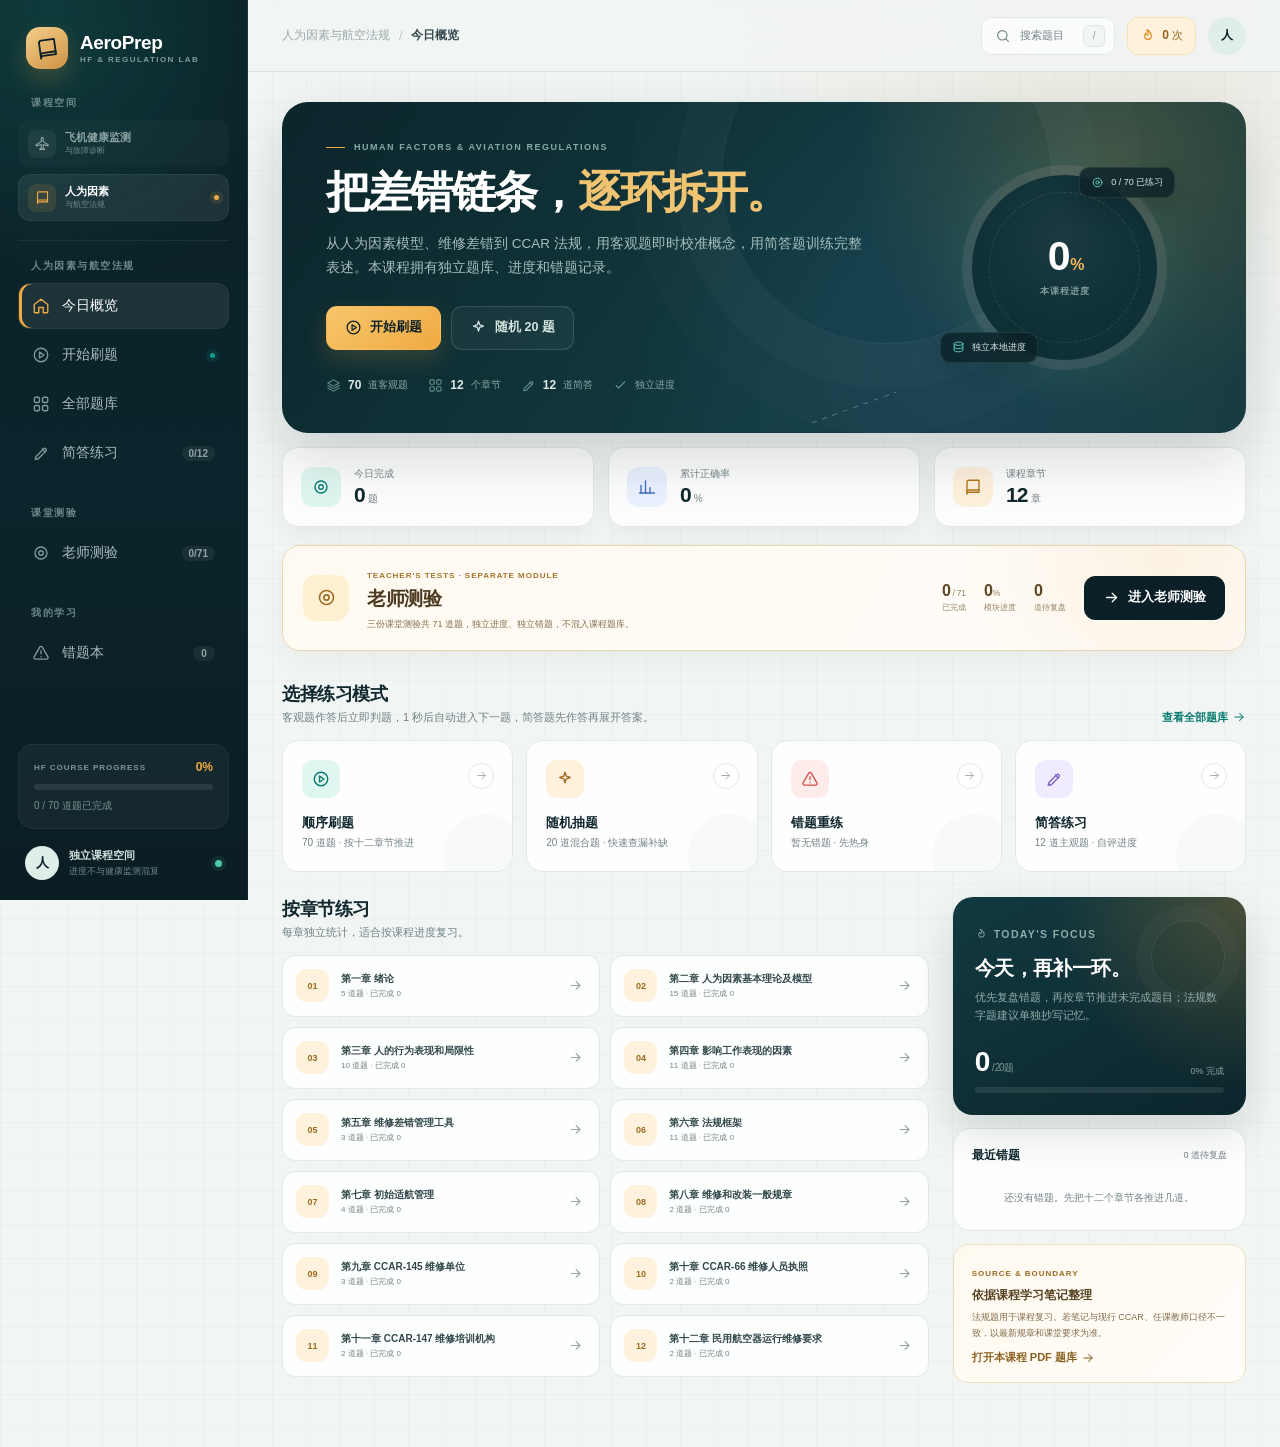
==== commit 0b95cb97: "Add teacher quizzes as a separate human factors module" ====
--- a/human-factors.html
+++ b/human-factors.html
@@ -86,6 +86,8 @@
         <a class="nav-item" href="#/practice" data-hf-nav="practice"><svg><use href="#icon-play"></use></svg><span>开始刷题</span><span class="nav-dot"></span></a>
         <a class="nav-item" href="#/bank" data-hf-nav="bank"><svg><use href="#icon-grid"></use></svg><span>全部题库</span></a>
         <a class="nav-item" href="#/short" data-hf-nav="short"><svg><use href="#icon-edit"></use></svg><span>简答练习</span><span class="nav-count" id="hf-nav-short-count">0/12</span></a>
+        <p class="nav-label nav-label-spaced">课堂测验</p>
+        <a class="nav-item" href="#/quizzes" data-hf-nav="quizzes"><svg><use href="#icon-target"></use></svg><span>老师测验</span><span class="nav-count" id="hf-nav-quizzes-count">0/71</span></a>
         <p class="nav-label nav-label-spaced">我的学习</p>
         <a class="nav-item" href="#/wrong" data-hf-nav="wrong"><svg><use href="#icon-alert"></use></svg><span>错题本</span><span class="nav-count" id="hf-nav-wrong-count">0</span></a>
       </nav>
@@ -137,12 +139,14 @@
     <a href="#/practice" data-hf-nav="practice"><svg><use href="#icon-play"></use></svg><span>刷题</span></a>
     <a href="#/bank" data-hf-nav="bank"><svg><use href="#icon-grid"></use></svg><span>题库</span></a>
     <a href="#/short" data-hf-nav="short"><svg><use href="#icon-edit"></use></svg><span>简答</span></a>
+    <a href="#/quizzes" data-hf-nav="quizzes"><svg><use href="#icon-target"></use></svg><span>测验</span></a>
     <a href="#/wrong" data-hf-nav="wrong"><svg><use href="#icon-alert"></use></svg><span>错题</span></a>
   </nav>
 
   <div class="sidebar-scrim" id="hf-sidebar-scrim"></div>
   <div class="toast" id="hf-toast" role="status" aria-live="polite"></div>
   <script src="human-factors-questions.js"></script>
+  <script src="human-factors-quizzes.js"></script>
   <script src="human-factors.js"></script>
 </body>
 </html>
--- a/styles.css
+++ b/styles.css
@@ -2016,6 +2016,39 @@
   font-size: 8.5px;
 }
 
+.auto-advance-note {
+  display: flex;
+  align-items: center;
+  gap: 8px;
+  margin: 14px 0 0;
+  color: var(--muted);
+  font-size: 9px;
+  letter-spacing: 0.02em;
+}
+
+.auto-advance-note::before {
+  content: "";
+  width: 52px;
+  height: 3px;
+  border-radius: 99px;
+  background: linear-gradient(90deg, #16846f, #8ecfc1);
+  transform: scaleX(0);
+  transform-origin: left center;
+  animation: auto-advance-countdown 1s linear forwards;
+}
+
+@keyframes auto-advance-countdown {
+  from { transform: scaleX(0); }
+  to { transform: scaleX(1); }
+}
+
+@media (prefers-reduced-motion: reduce) {
+  .auto-advance-note::before {
+    animation: none;
+    transform: scaleX(1);
+  }
+}
+
 .feedback.is-wrong .feedback-source {
   color: #a88a87;
 }
--- a/human-factors.css
+++ b/human-factors.css
@@ -212,16 +212,482 @@
   font-weight: 700;
 }
 
+.hfq-home-module {
+  display: flex;
+  flex-wrap: wrap;
+  align-items: center;
+  gap: 15px 18px;
+  margin-top: 18px;
+  padding: 18px 20px;
+  background:
+    radial-gradient(circle at 92% 10%, rgba(226, 177, 93, 0.14), transparent 13rem),
+    linear-gradient(120deg, #fffaf1, #fffdfa);
+  border: 1px solid #ead6b0;
+  border-radius: 18px;
+  box-shadow: 0 10px 28px rgba(56, 39, 18, 0.045);
+}
+
+.hfq-home-module-mark {
+  display: grid;
+  width: 46px;
+  height: 46px;
+  flex: none;
+  color: #9b6b24;
+  background: #fff0d2;
+  border-radius: 13px;
+  place-items: center;
+}
+
+.hfq-home-module-mark svg {
+  width: 21px;
+  height: 21px;
+}
+
+.hfq-home-module-copy {
+  min-width: 210px;
+  flex: 1;
+}
+
+.hfq-home-module-copy .mini-label {
+  color: #a47329;
+}
+
+.hfq-home-module-copy h2 {
+  margin-top: 4px;
+  color: #4d3a20;
+  font-size: 19px;
+  letter-spacing: -0.02em;
+}
+
+.hfq-home-module-copy p {
+  margin-top: 5px;
+  color: #846f50;
+  font-size: 9px;
+  line-height: 1.7;
+}
+
+.hfq-home-module-stats {
+  display: flex;
+  align-items: center;
+  gap: 18px;
+}
+
+.hfq-home-module-stats span {
+  display: flex;
+  flex-direction: column;
+  gap: 2px;
+  color: #948268;
+  font-size: 8px;
+  white-space: nowrap;
+}
+
+.hfq-home-module-stats strong {
+  color: #5e4524;
+  font-size: 16px;
+  letter-spacing: -0.03em;
+}
+
+.hfq-home-module-stats small {
+  color: #9e8968;
+  font-size: 9px;
+  font-weight: 500;
+}
+
+.hfq-module-hero {
+  display: grid;
+  grid-template-columns: minmax(0, 1fr) 270px;
+  gap: 32px;
+  align-items: center;
+  padding: 34px 38px;
+  color: #fff;
+  background:
+    radial-gradient(circle at 84% 20%, rgba(239, 170, 66, 0.22), transparent 15rem),
+    radial-gradient(circle at 68% 90%, rgba(67, 126, 126, 0.25), transparent 22rem),
+    linear-gradient(125deg, #0d262c, #143b40 58%, #173a3a);
+  border-radius: 25px;
+  box-shadow: 0 22px 55px rgba(9, 31, 36, 0.18);
+}
+
+.hfq-module-hero .eyebrow {
+  color: #e7bd76;
+}
+
+.hfq-module-hero h1 {
+  margin-top: 10px;
+  color: #fff;
+  font-size: clamp(30px, 4vw, 48px);
+  font-weight: 650;
+  letter-spacing: -0.045em;
+  line-height: 1.12;
+}
+
+.hfq-module-hero h1 span {
+  color: #f1c471;
+}
+
+.hfq-module-hero-copy > p:not(.eyebrow) {
+  max-width: 600px;
+  margin-top: 14px;
+  color: #a9c3bf;
+  font-size: 11px;
+  line-height: 1.8;
+}
+
+.hfq-module-hero .hero-actions {
+  margin-top: 22px;
+}
+
+.hfq-module-hero .hero-meta {
+  display: flex;
+  flex-wrap: wrap;
+  gap: 8px 16px;
+  margin-top: 20px;
+}
+
+.hfq-module-hero .hero-meta-item {
+  display: inline-flex;
+  align-items: center;
+  gap: 6px;
+  color: #9fb9b6;
+  font-size: 9px;
+}
+
+.hfq-module-hero .hero-meta-item svg {
+  width: 14px;
+  height: 14px;
+  color: #d8aa5d;
+}
+
+.hfq-module-hero .hero-meta-item strong {
+  color: #fff;
+}
+
+.hfq-module-orbit {
+  position: relative;
+  display: grid;
+  width: 228px;
+  height: 228px;
+  justify-self: center;
+  background:
+    radial-gradient(circle at center, #12363b 0 57%, transparent 58%),
+    conic-gradient(#edbd68 calc(var(--progress) * 1%), rgba(255, 255, 255, 0.08) 0);
+  border-radius: 50%;
+  box-shadow: 0 0 0 10px rgba(255, 255, 255, 0.025);
+  place-items: center;
+}
+
+.hfq-module-orbit::before {
+  position: absolute;
+  inset: 17px;
+  content: "";
+  border: 1px solid rgba(255, 255, 255, 0.08);
+  border-radius: 50%;
+}
+
+.hfq-module-orbit-center {
+  position: relative;
+  z-index: 1;
+  display: flex;
+  flex-direction: column;
+  align-items: center;
+}
+
+.hfq-module-orbit-center strong {
+  color: #fff;
+  font-size: 45px;
+  letter-spacing: -0.06em;
+  line-height: 1;
+}
+
+.hfq-module-orbit-center strong small {
+  color: #efc57f;
+  font-size: 16px;
+}
+
+.hfq-module-orbit-center span {
+  margin-top: 7px;
+  color: #96b1ae;
+  font-size: 8px;
+}
+
+.hfq-orbit-chip {
+  position: absolute;
+  top: -11px;
+  left: -12px;
+  display: inline-flex;
+  align-items: center;
+  gap: 5px;
+  padding: 7px 9px;
+  color: #d4e4e1;
+  background: rgba(255, 255, 255, 0.08);
+  border: 1px solid rgba(255, 255, 255, 0.1);
+  border-radius: 9px;
+  font-size: 7.5px;
+  white-space: nowrap;
+  backdrop-filter: blur(8px);
+}
+
+.hfq-orbit-chip svg {
+  width: 12px;
+  height: 12px;
+  color: #e4b15f;
+}
+
+.hfq-orbit-chip-bottom {
+  top: auto;
+  right: -13px;
+  bottom: 4px;
+  left: auto;
+}
+
+.hfq-stat-strip {
+  margin-top: 18px;
+}
+
+.hfq-quiz-grid {
+  display: grid;
+  grid-template-columns: repeat(3, minmax(0, 1fr));
+  gap: 13px;
+}
+
+.hfq-quiz-card {
+  display: flex;
+  min-width: 0;
+  flex-direction: column;
+  padding: 19px;
+  background: rgba(255, 255, 255, 0.9);
+  border: 1px solid var(--line);
+  border-radius: 17px;
+  box-shadow: var(--shadow-sm);
+  transition: 160ms ease;
+}
+
+.hfq-quiz-card:hover {
+  border-color: #d8bf94;
+  box-shadow: 0 15px 34px rgba(48, 35, 22, 0.075);
+  transform: translateY(-2px);
+}
+
+.hfq-quiz-card-head {
+  display: flex;
+  align-items: center;
+  justify-content: space-between;
+  gap: 10px;
+}
+
+.hfq-test-index {
+  color: #a5742d;
+  font-size: 8px;
+  font-weight: 800;
+  letter-spacing: 0.1em;
+}
+
+.hfq-score-pill {
+  padding: 4px 7px;
+  color: #927340;
+  background: #fff8e9;
+  border: 1px solid #efdfc1;
+  border-radius: 6px;
+  font-size: 7.5px;
+}
+
+.hfq-quiz-card h2 {
+  margin-top: 9px;
+  color: var(--ink);
+  font-size: 20px;
+  letter-spacing: -0.035em;
+}
+
+.hfq-quiz-summary {
+  margin-top: 5px;
+  color: var(--muted);
+  font-size: 8.5px;
+}
+
+.hfq-progress-track {
+  margin-top: 15px;
+}
+
+.hfq-progress-track span {
+  background: linear-gradient(90deg, #b98539, #e4b45f);
+}
+
+.hfq-quiz-metrics {
+  display: grid;
+  grid-template-columns: repeat(3, minmax(0, 1fr));
+  gap: 5px;
+  margin-top: 13px;
+}
+
+.hfq-quiz-metrics span {
+  display: flex;
+  min-width: 0;
+  flex-direction: column;
+  padding: 8px 6px;
+  text-align: center;
+  background: #faf8f3;
+  border-radius: 8px;
+}
+
+.hfq-quiz-metrics strong {
+  color: #5b4628;
+  font-size: 15px;
+  line-height: 1.1;
+}
+
+.hfq-quiz-metrics small {
+  margin-top: 2px;
+  overflow: hidden;
+  color: #9a8d78;
+  font-size: 7px;
+  text-overflow: ellipsis;
+  white-space: nowrap;
+}
+
+.hfq-quiz-metrics .is-warning strong {
+  color: #b45149;
+}
+
+.hfq-quiz-actions {
+  display: flex;
+  flex-wrap: wrap;
+  gap: 7px;
+  margin-top: auto;
+  padding-top: 15px;
+}
+
+.hfq-all-practice {
+  display: flex;
+  align-items: center;
+  justify-content: space-between;
+  gap: 20px;
+  margin-top: 20px;
+  padding: 19px 21px;
+  background: linear-gradient(135deg, #fff8eb, #fffdf9);
+  border: 1px solid #ebd6ad;
+  border-radius: 17px;
+}
+
+.hfq-all-practice-copy {
+  display: flex;
+  align-items: center;
+  gap: 13px;
+}
+
+.hfq-all-practice-icon {
+  display: grid;
+  width: 42px;
+  height: 42px;
+  flex: none;
+  color: #9c6c25;
+  background: #ffedcb;
+  border-radius: 11px;
+  place-items: center;
+}
+
+.hfq-all-practice-icon svg {
+  width: 19px;
+  height: 19px;
+}
+
+.hfq-all-practice-copy h2 {
+  color: #513d21;
+  font-size: 14px;
+}
+
+.hfq-all-practice-copy p {
+  margin-top: 4px;
+  color: #8a7657;
+  font-size: 8.5px;
+  line-height: 1.65;
+}
+
+.hfq-all-practice-actions {
+  display: flex;
+  flex: none;
+  flex-wrap: wrap;
+  gap: 7px;
+}
+
+.hfq-question-map {
+  max-height: 286px;
+  overflow-y: auto;
+  padding-right: 4px;
+}
+
+.hfq-question-map::-webkit-scrollbar {
+  width: 4px;
+}
+
+.hfq-question-map::-webkit-scrollbar-thumb {
+  background: #d9d7cf;
+  border-radius: 99px;
+}
+
+.session-stat strong small {
+  color: var(--muted);
+  font-size: 8px;
+  font-weight: 500;
+}
+
 @media (max-width: 1180px) {
   .hf-body .mode-grid {
     grid-template-columns: repeat(2, minmax(0, 1fr));
   }
+
+  .hfq-module-hero {
+    grid-template-columns: minmax(0, 1fr) 240px;
+    gap: 24px;
+    padding: 30px;
+  }
+
+  .hfq-module-orbit {
+    width: 205px;
+    height: 205px;
+  }
 }
 
 @media (max-width: 760px) {
   .hf-chapter-grid {
     grid-template-columns: 1fr;
   }
+
+  .hfq-home-module {
+    align-items: flex-start;
+  }
+
+  .hfq-home-module-stats {
+    width: 100%;
+    justify-content: space-between;
+    padding-left: 64px;
+  }
+
+  .hfq-home-module > .button {
+    width: 100%;
+  }
+
+  .hfq-module-hero {
+    grid-template-columns: 1fr;
+    padding: 27px 24px;
+  }
+
+  .hfq-module-orbit {
+    width: 208px;
+    height: 208px;
+  }
+
+  .hfq-quiz-grid {
+    grid-template-columns: 1fr;
+  }
+
+  .hfq-all-practice {
+    align-items: flex-start;
+    flex-direction: column;
+  }
+
+  .hfq-all-practice-actions {
+    width: 100%;
+  }
 }
 
 @media (max-width: 520px) {
@@ -232,4 +698,60 @@
   .hf-chapter-card {
     grid-template-columns: 33px minmax(0, 1fr) 16px;
   }
-}
+
+  .hfq-home-module {
+    padding: 15px;
+  }
+
+  .hfq-home-module-stats {
+    gap: 10px;
+    padding-left: 0;
+  }
+
+  .hfq-home-module-stats strong {
+    font-size: 14px;
+  }
+
+  .hfq-module-hero {
+    padding: 24px 20px;
+    border-radius: 20px;
+  }
+
+  .hfq-module-hero h1 {
+    font-size: 33px;
+  }
+
+  .hfq-module-hero .hero-actions {
+    align-items: stretch;
+    flex-direction: column;
+  }
+
+  .hfq-module-hero .button {
+    justify-content: center;
+    width: 100%;
+  }
+
+  .hfq-module-orbit {
+    width: 190px;
+    height: 190px;
+  }
+
+  .hfq-orbit-chip {
+    left: -5px;
+  }
+
+  .hfq-orbit-chip-bottom {
+    right: -5px;
+    left: auto;
+  }
+
+  .hfq-quiz-card {
+    padding: 16px;
+  }
+
+  .hfq-quiz-actions .button,
+  .hfq-all-practice-actions .button {
+    justify-content: center;
+    width: 100%;
+  }
+}
